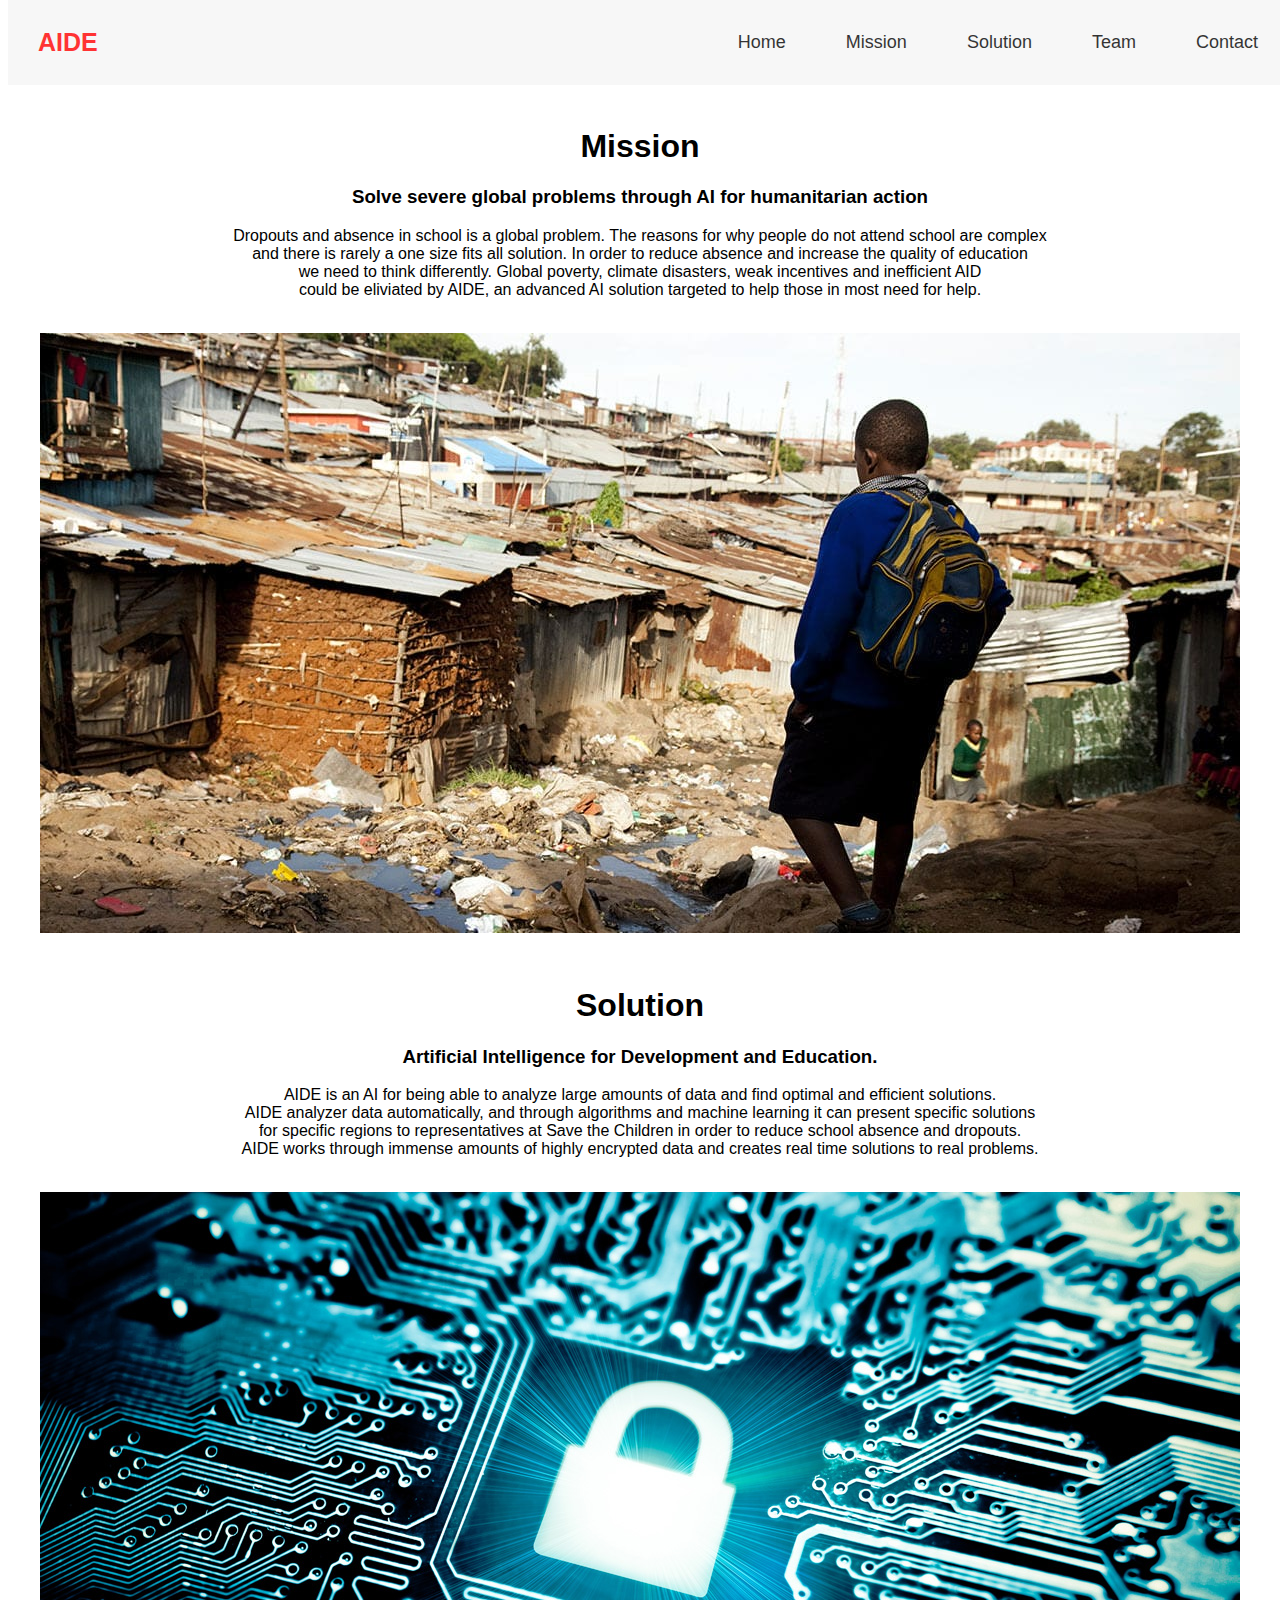
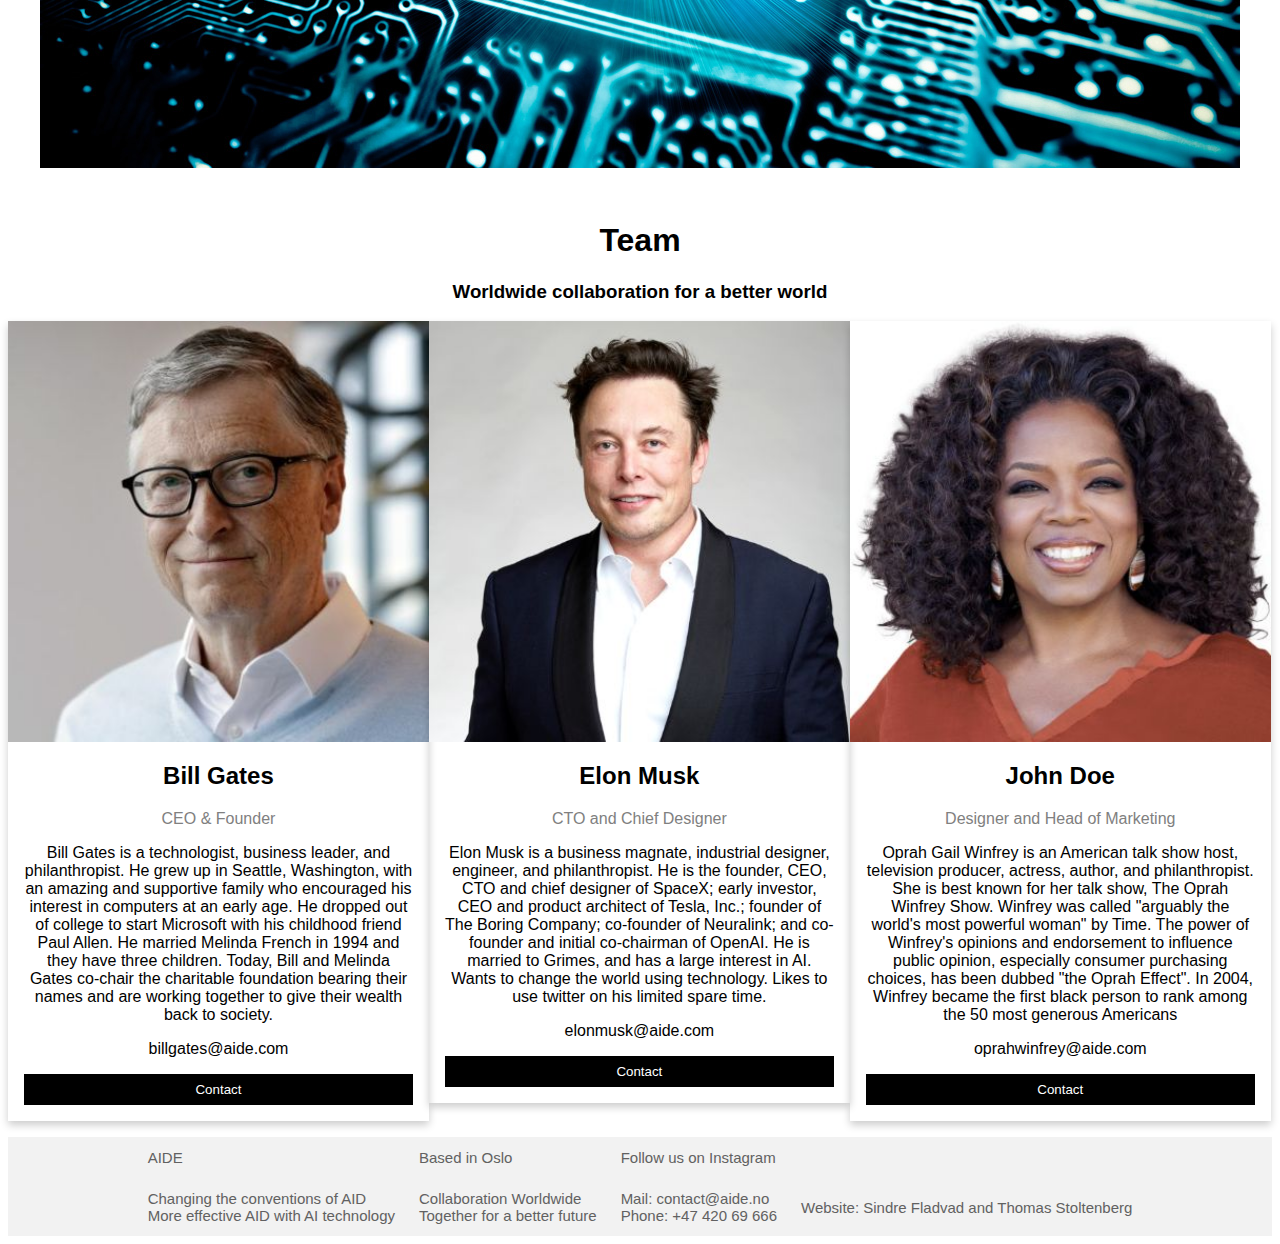
==== index.html @ ead44317 "oppdatering" ====
<html>

    <html>
        <html>
    
            <head>
                <title>AIDE AI for a better future</title>
                <meta charset="utf-8">
                <link rel="stylesheet" href="stylesheet.css">
                <meta name="viewport" content="width=device-width, initial-scale=1.0">
            </head>
            
            <body>
            
            <header>

                    <div class="navbar">
                    <a href="#home" class="logo">AIDE</a>
                    <div class="navbar-right">
                      <a href="#mission1">Home</a>
                      <a href="#mission1">Mission</a>
                      <a href="#solution1">Solution</a>
                      <a href="#team1">Team</a>
                      <a href="#contact">Contact</a>
           
            </div>

            </div>
            
            </header>
            
            
            <main class="main">
            
            <article>
            
            <br>
            <a id="mission1"><h1 style="padding-top: 140px; margin-top: -140px;">Mission</h1></a>
            <h3>Solve severe global problems through AI for humanitarian action</h3>

            <p>
                
                Dropouts and absence in school is a global problem. The reasons for why people do not attend school are complex 
                <br>
                and there is rarely a one size fits all solution. In order to reduce absence and increase the quality of education 
                <br>
                we need to think differently. Global poverty, climate disasters, weak incentives and inefficient AID
                <br> 
                could be eliviated by AIDE, an advanced AI solution targeted to help those in most need for help. 
           

            </p>
            <br>
            <img src="poverty.jpg">
            
            <br>
            <br>
            <br>
            <br>
           
            <a id="solution1"><h1 style="padding-top: 140px; margin-top: -140px;">Solution</h1></a>
            <h3>Artificial Intelligence for Development and Education.</h3>
            <p>
                
                AIDE is an AI for being able to analyze large amounts of data and find optimal and efficient solutions.
                <br>
                AIDE analyzer data automatically, and through algorithms and machine learning it can present specific solutions 
                <br>
                for specific regions to representatives at Save the Children in order to reduce school absence and dropouts. 
                <br> 
                AIDE works through immense amounts of highly encrypted data and creates real time solutions to real problems.
                <br>

            </p>
            <br>
            <img src="lock.jpg">
            
            <br>
            <br>
            <br>
            <br>

            <a id="team1"><h1 style="padding-top: 140px; margin-top: -140px;">Team</h1></a>
            <h3>Worldwide collaboration for a better world</h3>
           
            <div class="row">
                <div class="column">
                  <div class="card">
                    <img src="billgates.jpg" alt="Jane" style="width:100%">
                    <div class="container">
                      <h2>Bill Gates</h2>
                      <p class="title">CEO &amp; Founder</p>
                      <p>Bill Gates is a technologist, business leader, and philanthropist. He grew up in Seattle, Washington, with an amazing and supportive family who encouraged his interest in computers at an early age. He dropped out of college to start Microsoft with his childhood friend Paul Allen. He married Melinda French in 1994 and they have three children. Today, Bill and Melinda Gates co-chair the charitable foundation bearing their names and are working together to give their wealth back to society.</p>
                      <p>billgates@aide.com</p>
                      <p><button class="button">Contact</button></p>
                    </div>
                  </div>
                </div>
              
                <div class="column">
                  <div class="card">
                    <img src="ElonMusk.jpg" alt="Mike" style="width:100%">
                    <div class="container">
                      <h2>Elon Musk</h2>
                      <p class="title">CTO and Chief Designer</p>
                      <p>Elon Musk is a business magnate, industrial designer, engineer, and philanthropist. He is the founder, CEO, CTO and chief designer of SpaceX; early investor, CEO and product architect of Tesla, Inc.; founder of The Boring Company; co-founder of Neuralink; and co-founder and initial co-chairman of OpenAI. He is married to Grimes, and has a large interest in AI. Wants to change the world using technology. Likes to use twitter on his limited spare time.  </p>
                      <p>elonmusk@aide.com</p>
                      <p><button class="button">Contact</button></p>
                    </div>
                  </div>
                </div>
              
                <div class="column">
                  <div class="card">
                    <img src="oprah.jpg" alt="John" style="width:100%">
                    <div class="container">
                      <h2>John Doe</h2>
                      <p class="title">Designer and Head of Marketing</p>
                      <p>Oprah Gail Winfrey is an American talk show host, television producer, actress, author, and philanthropist. She is best known for her talk show, The Oprah Winfrey Show. Winfrey was called "arguably the world's most powerful woman" by Time. The power of Winfrey's opinions and endorsement to influence public opinion, especially consumer purchasing choices, has been dubbed "the Oprah Effect". In 2004, Winfrey became the first black person to rank among the 50 most generous Americans</p>
                      <p>oprahwinfrey@aide.com</p>
                      <p><button class="button">Contact</button></p>
                    </div>
                  </div>
                </div>
              </div>


</body>
</html>

                     
            </article>
    
            </main>
            
            <footer>
                <div class="footer">
            
                <table class="bunnlinja">
                    <tr>
                        <td>AIDE</td>
                        <td>Based in Oslo</td>
                        <td>Follow us on Instagram</td>
                        
                    </tr>
            
                    <tr>
            
                        <td>Changing the conventions of AID
                            <br>
                            More effective AID with AI technology
                        </td>
            
                        <td>
                            Collaboration Worldwide
                            <br>
                            Together for a better future
                            <br>
                        </td>
            
            
            
                    <td>
                        Mail: contact@aide.no
                        <br>
                        Phone: +47 420 69 666
            
                    </td>
            
            
                    <td>
                        Website: Sindre Fladvad and Thomas Stoltenberg
                    </td>
            
                </tr>
            
                </table>
            
            </div>
            
              </footer>
            
            
            
            </body>
            
            
            
            </html>
    
    
    </html>

</html>
---- stylesheet.css ----
/* NAVIGATION BAR */

.navbar {
    overflow: hidden;
    background-color:whitesmoke;
    opacity:80%;
    position: fixed; /* Set the navbar to fixed position */
    top: 0; /* Position the navbar at the top of the page */
    width: 100%; /* Full width */
  }

  /* Links inside the navbar */
  .navbar a {
    float: left;
    display: block;
    color: black;
    text-align: center;
    padding: 30px 30px;
    text-decoration: none;
    font-size: 18px;
    line-height: 25px;
  }

  /* Change background on mouse-over */
  .navbar a:hover {
    background: #ddd;
    color: black;
  }

  /* Style the logo link */
  .navbar a.logo {
    font-size: 25px;
    font-weight: bold;
    font-family: Helvetica, Arial, sans-serif;
    color:red;
  }

  /* Float the link section to the right */
  .navbar-right {
    float: right;
  }

  /* Add media queries for responsiveness - when the screen is 500px wide or less, stack the links on top of each other */
  @media screen and (max-width: 650px) {
    .navbar a {
      float: left;
      font-size: 14px;
      
      text-align: left;
    }
    .navbar-right {
      float: none;
    }

    .navbar a.logo {
        font-size: 18px;
        font-weight: bold;
        font-family: Helvetica, Arial, sans-serif;
        color:red;
      }

  }

    /* Main content */
    .main {
      margin-top: 110px; /* Add a top margin to avoid content overlay */
    }

    body {text-align:center;
      font-family: "Trebuchet MS", Arial, Helvetica, sans-serif;

  }

  img {
    max-width: 100%;
    height: auto;
  }

    .column {
        float: left;
        width: 33.3%;
        margin-bottom: 16px;
        padding: 0 0px;
      }
      
      /* Display the columns below each other instead of side by side on small screens */
      @media screen and (max-width: 650px) {
        .column {
          width: 100%;
          display: block;
        }
      }
      
      /* Add some shadows to create a card effect */
      .card {
        box-shadow: 0 4px 8px 0 rgba(0, 0, 0, 0.2);
      }
      
      /* Some left and right padding inside the container */
      .container {
        padding: 0 16px;
      }
      
      /* Clear floats */
      .container::after, .row::after {
        content: "";
        clear: both;
        display: table;
      }
      
      .title {
        color: grey;
      }
      
      .button {
        border: none;
        outline: 0;
        display: inline-block;
        padding: 8px;
        color: white;
        background-color: #000;
        text-align: center;
        cursor: pointer;
        width: 100%;
      }
      
      .button:hover {
        background-color: #555;
      }



    .footer{
      font-family: "Trebuchet MS", Arial, Helvetica, sans-serif;
      border-collapse: collapse;
      width: 100%;
      background-color:#F2F2F2;
      margin: 0;
      padding: 0;
    }


    .footer th {
      padding-top: 12px;
      padding-bottom: 12px;
      padding-left: 0px;
      text-align: left;
      background-color: white;
      color:#616161;
    }

    .footer tr{
      padding: 20px;
      color:#616161;
    }

    .footer td{
      padding: 12px;
      color:#616161;
    }

    .bunnlinja {

      font-family: "Trebuchet MS", Arial, Helvetica, sans-serif;
      border-collapse: collapse;
      width: auto;
      margin-left:auto;
      margin-right:auto;
      font-size: 15px;
      color: #F2F2F2;
  
    }
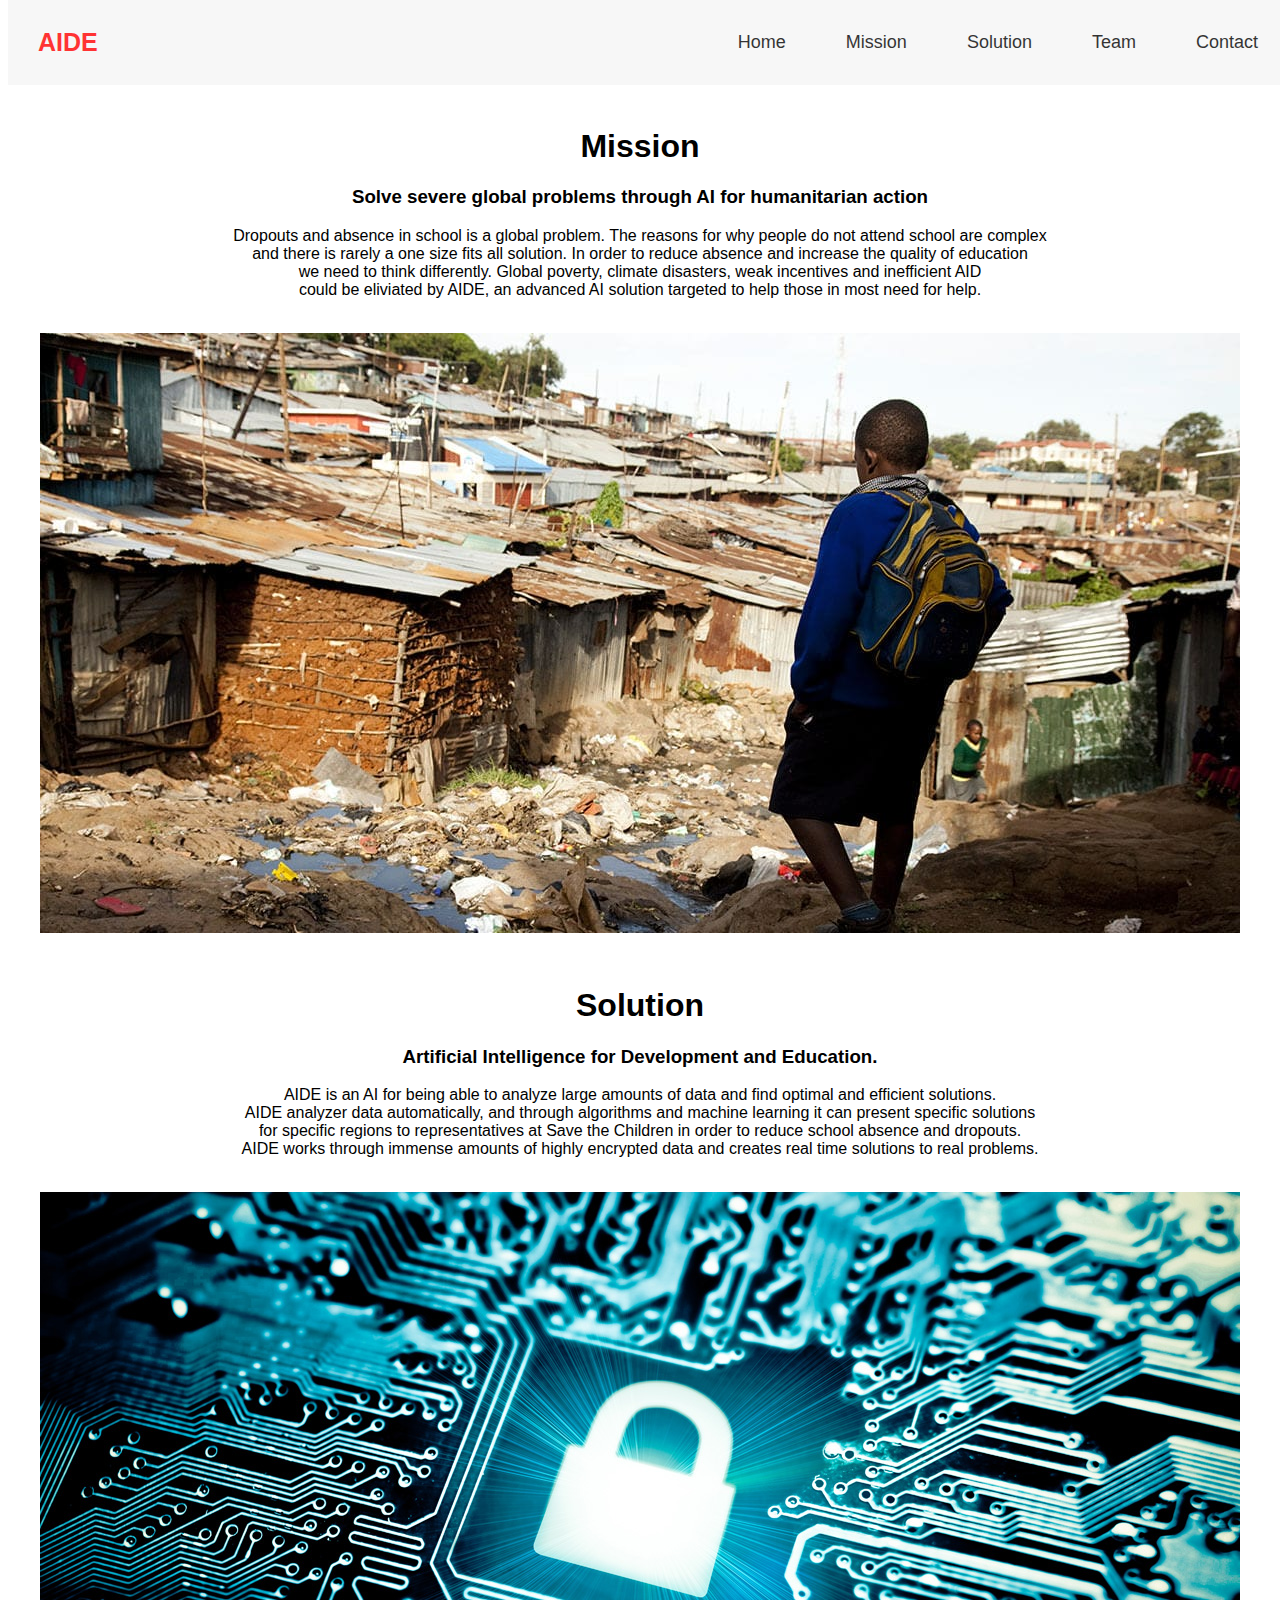
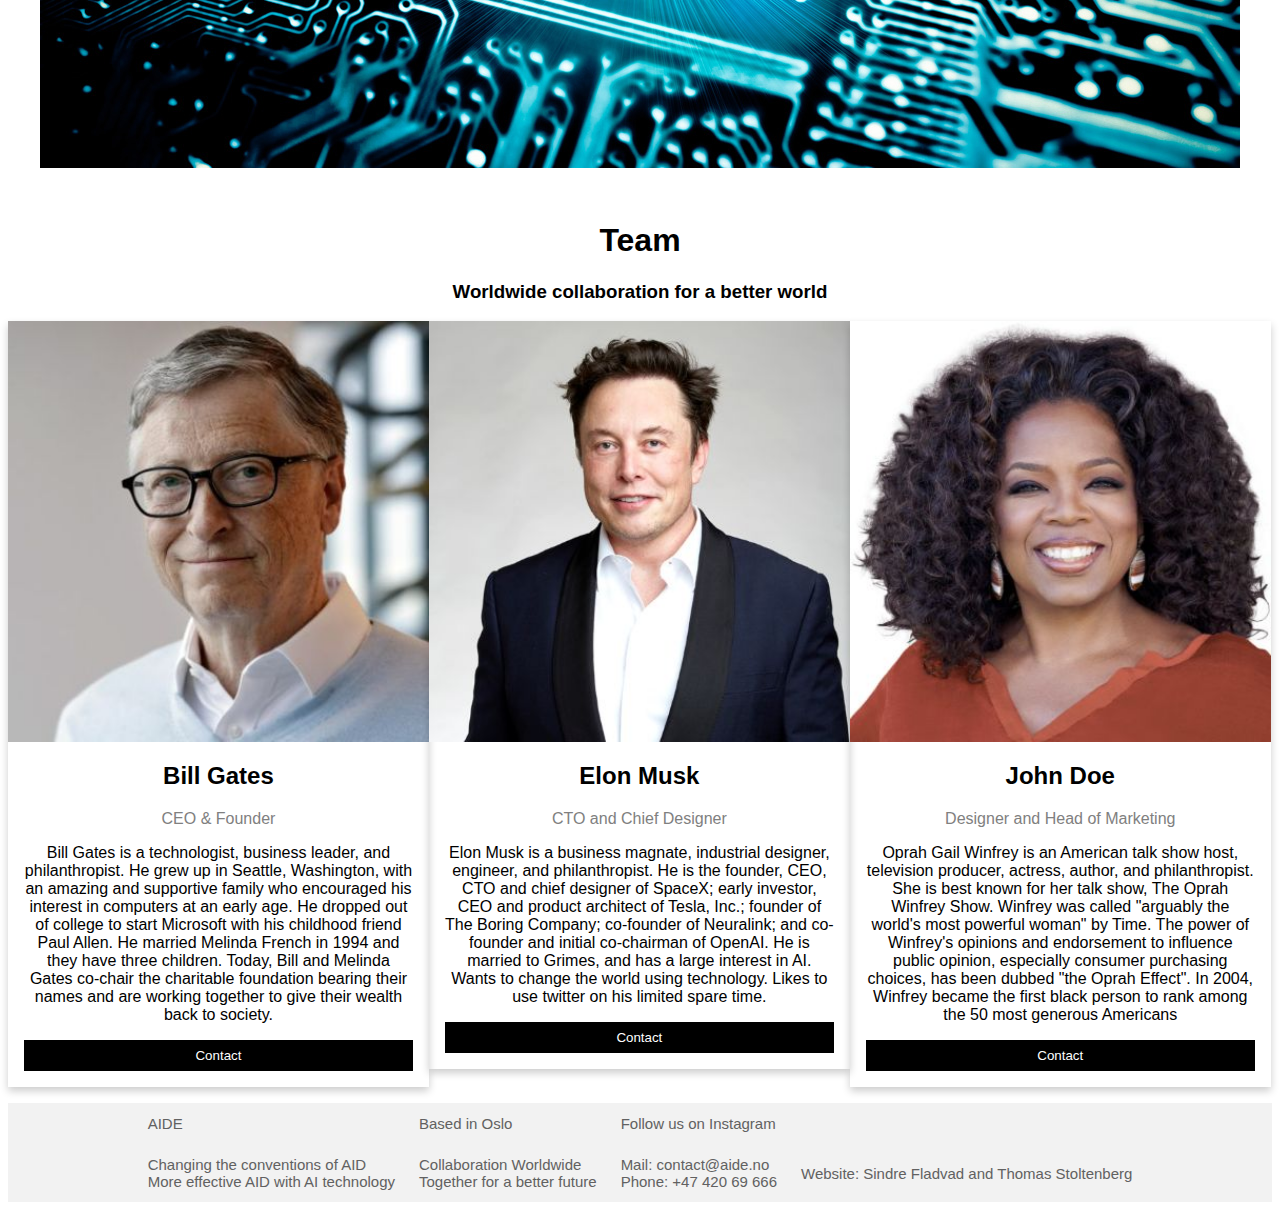
==== commit 935e39bd: "heloo" ====
--- a/index.html
+++ b/index.html
@@ -15,13 +15,13 @@
             <header>
 
                     <div class="navbar">
-                    <a href="#home" class="logo">AIDE</a>
+                    <a href="#mission1" class="logo">AIDE</a>
                     <div class="navbar-right">
                       <a href="#mission1">Home</a>
                       <a href="#mission1">Mission</a>
                       <a href="#solution1">Solution</a>
                       <a href="#team1">Team</a>
-                      <a href="#contact">Contact</a>
+                      <a href="contact.html">Contact</a>
            
             </div>
 
@@ -91,8 +91,8 @@
                       <h2>Bill Gates</h2>
                       <p class="title">CEO &amp; Founder</p>
                       <p>Bill Gates is a technologist, business leader, and philanthropist. He grew up in Seattle, Washington, with an amazing and supportive family who encouraged his interest in computers at an early age. He dropped out of college to start Microsoft with his childhood friend Paul Allen. He married Melinda French in 1994 and they have three children. Today, Bill and Melinda Gates co-chair the charitable foundation bearing their names and are working together to give their wealth back to society.</p>
-                      <p>billgates@aide.com</p>
-                      <p><button class="button">Contact</button></p>
+                   
+                      <p><button class="button"><a class="contacttext" href="contact.html">Contact</a></button></p>
                     </div>
                   </div>
                 </div>
@@ -104,8 +104,8 @@
                       <h2>Elon Musk</h2>
                       <p class="title">CTO and Chief Designer</p>
                       <p>Elon Musk is a business magnate, industrial designer, engineer, and philanthropist. He is the founder, CEO, CTO and chief designer of SpaceX; early investor, CEO and product architect of Tesla, Inc.; founder of The Boring Company; co-founder of Neuralink; and co-founder and initial co-chairman of OpenAI. He is married to Grimes, and has a large interest in AI. Wants to change the world using technology. Likes to use twitter on his limited spare time.  </p>
-                      <p>elonmusk@aide.com</p>
-                      <p><button class="button">Contact</button></p>
+                    
+                      <p><button class="button"><a class="contacttext" href="contact.html">Contact</a></button></p>
                     </div>
                   </div>
                 </div>
@@ -117,8 +117,8 @@
                       <h2>John Doe</h2>
                       <p class="title">Designer and Head of Marketing</p>
                       <p>Oprah Gail Winfrey is an American talk show host, television producer, actress, author, and philanthropist. She is best known for her talk show, The Oprah Winfrey Show. Winfrey was called "arguably the world's most powerful woman" by Time. The power of Winfrey's opinions and endorsement to influence public opinion, especially consumer purchasing choices, has been dubbed "the Oprah Effect". In 2004, Winfrey became the first black person to rank among the 50 most generous Americans</p>
-                      <p>oprahwinfrey@aide.com</p>
-                      <p><button class="button">Contact</button></p>
+                    
+                      <p><button class="button"><a class="contacttext" href="contact.html">Contact</a></button></p>
                     </div>
                   </div>
                 </div>
--- a/stylesheet.css
+++ b/stylesheet.css
@@ -45,7 +45,7 @@
     .navbar a {
       float: left;
       font-size: 14px;
-      
+      padding: 10px 10px;
       text-align: left;
     }
     .navbar-right {
@@ -128,6 +128,13 @@
         background-color: #555;
       }
 
+      .contacttext{
+        text-decoration:none; 
+        color:white;
+      }
+      
+
+
 
 
     .footer{
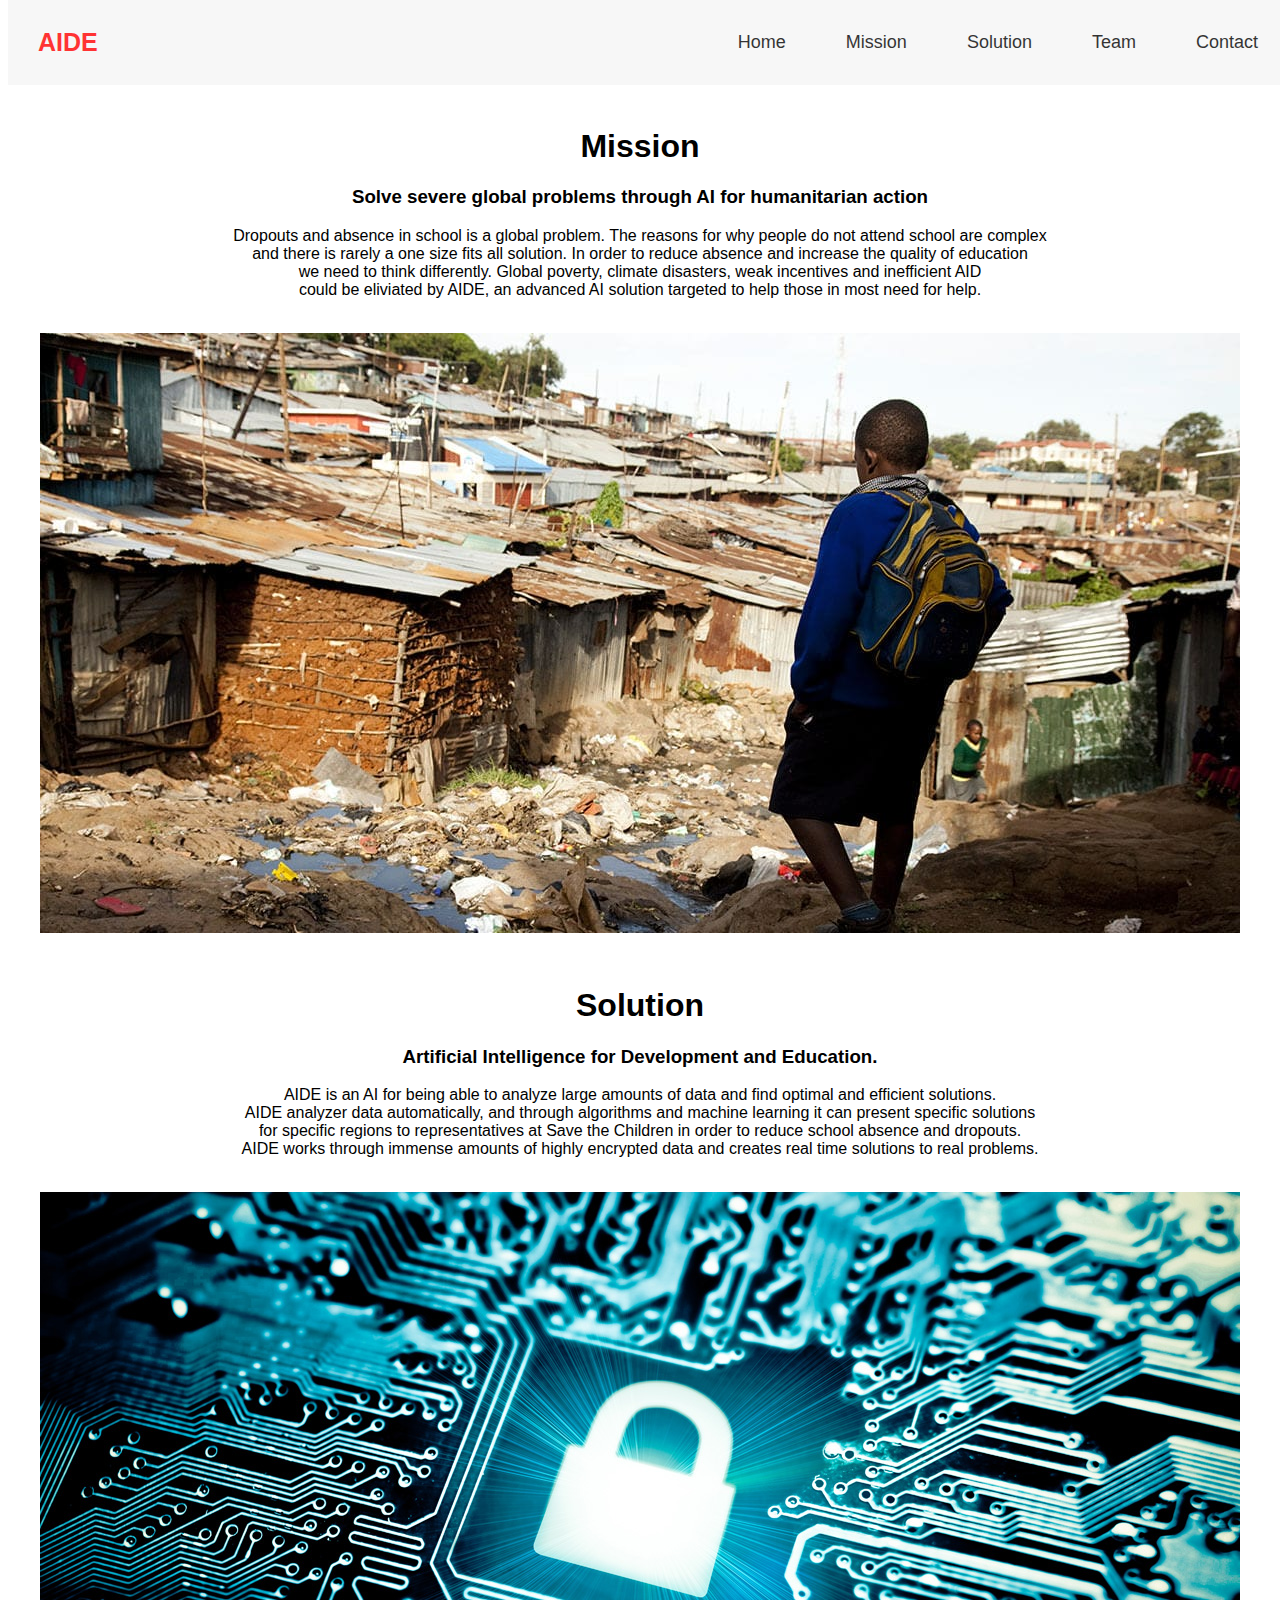
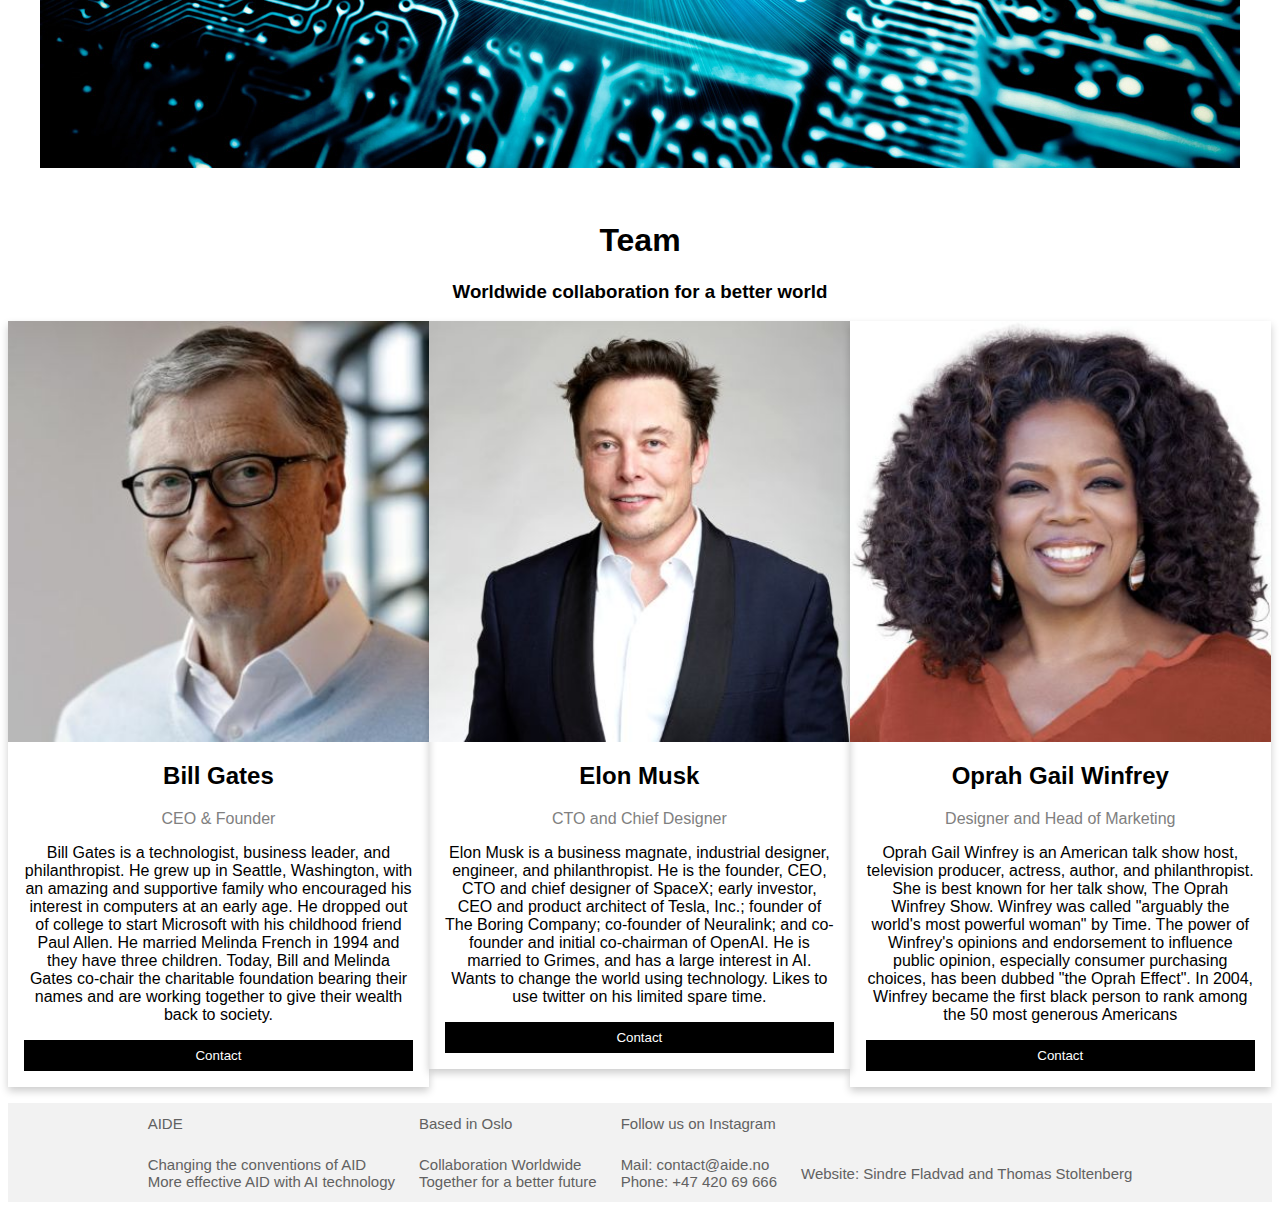
==== commit 8e688a03: "fiks" ====
--- a/index.html
+++ b/index.html
@@ -114,7 +114,7 @@
                   <div class="card">
                     <img src="oprah.jpg" alt="John" style="width:100%">
                     <div class="container">
-                      <h2>John Doe</h2>
+                      <h2>Oprah Gail Winfrey</h2>
                       <p class="title">Designer and Head of Marketing</p>
                       <p>Oprah Gail Winfrey is an American talk show host, television producer, actress, author, and philanthropist. She is best known for her talk show, The Oprah Winfrey Show. Winfrey was called "arguably the world's most powerful woman" by Time. The power of Winfrey's opinions and endorsement to influence public opinion, especially consumer purchasing choices, has been dubbed "the Oprah Effect". In 2004, Winfrey became the first black person to rank among the 50 most generous Americans</p>
                     
--- a/stylesheet.css
+++ b/stylesheet.css
@@ -40,11 +40,11 @@
     float: right;
   }
 
-  /* Add media queries for responsiveness - when the screen is 500px wide or less, stack the links on top of each other */
+  /* Add media queries for responsiveness - when the screen is 650px wide or less, stack the links on top of each other */
   @media screen and (max-width: 650px) {
     .navbar a {
       float: left;
-      font-size: 14px;
+      font-size: 12px;
       padding: 10px 10px;
       text-align: left;
     }
@@ -53,7 +53,7 @@
     }
 
     .navbar a.logo {
-        font-size: 18px;
+        font-size: 14px;
         font-weight: bold;
         font-family: Helvetica, Arial, sans-serif;
         color:red;
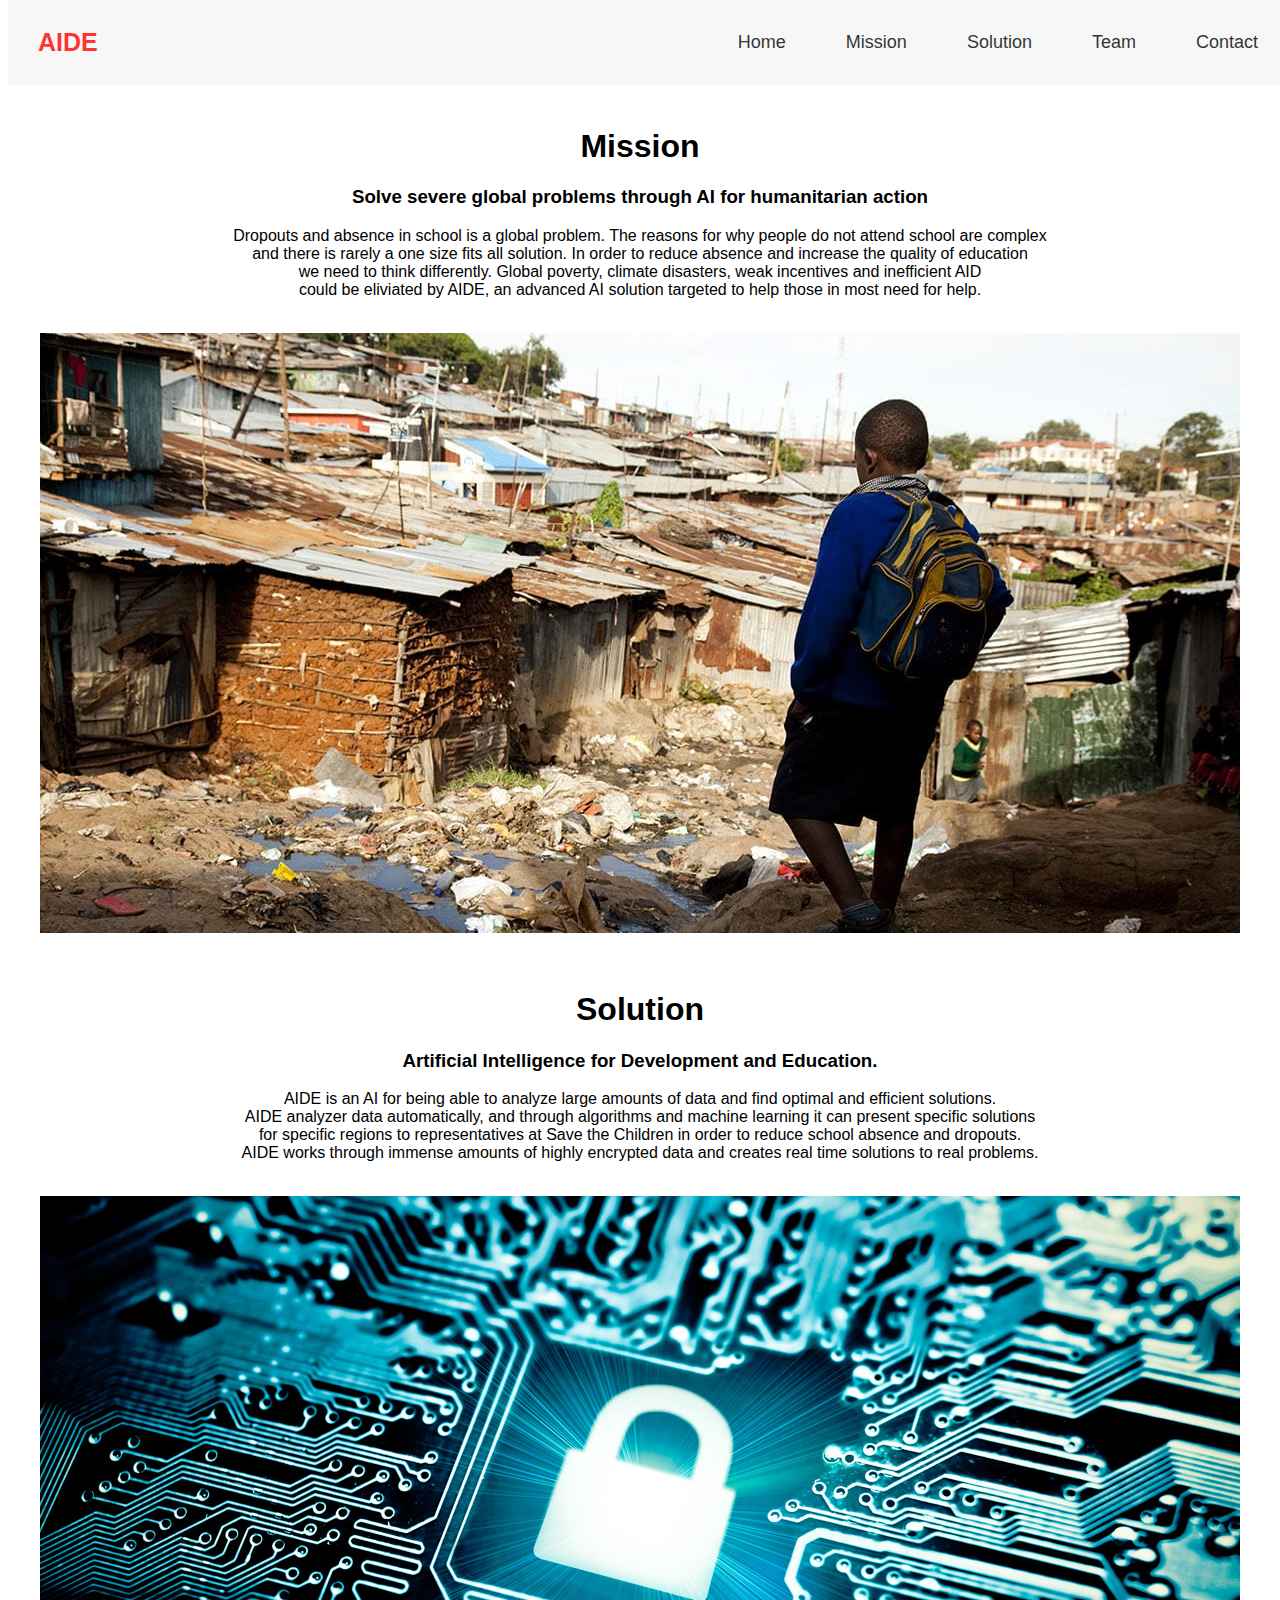
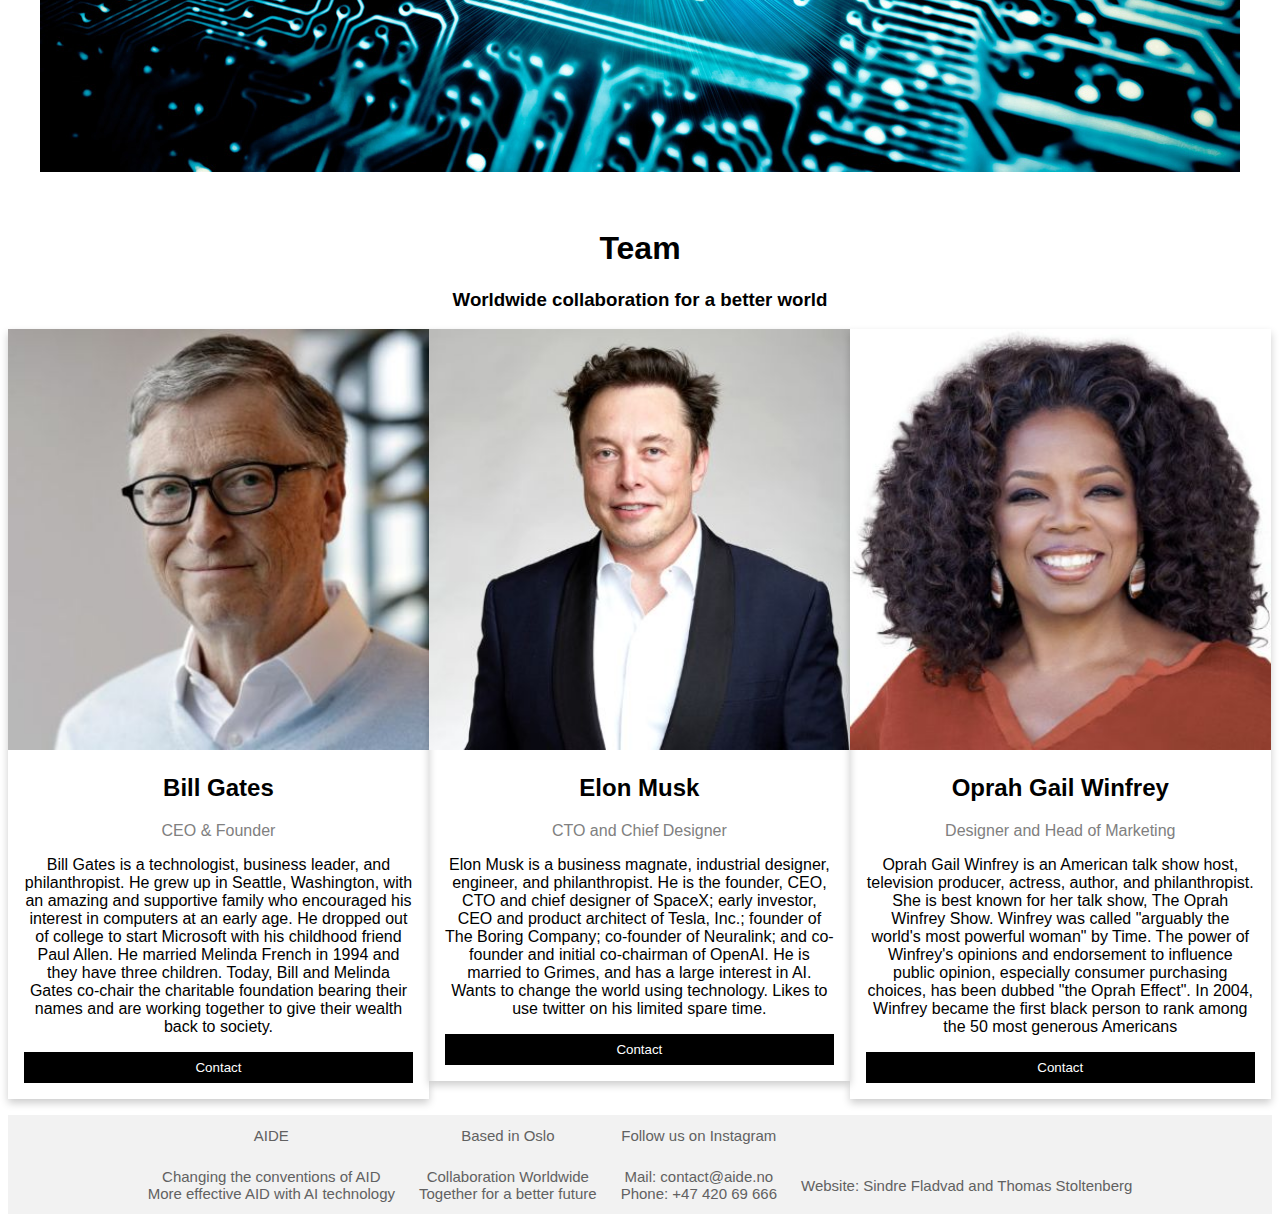
==== commit 197fe896: "asd" ====
--- a/index.html
+++ b/index.html
@@ -1,80 +1,73 @@
-<html>
+<!DOCTYPE html>
+<html lang="en">
 
-    <html>
-        <html>
-    
-            <head>
-                <title>AIDE AI for a better future</title>
-                <meta charset="utf-8">
-                <link rel="stylesheet" href="stylesheet.css">
-                <meta name="viewport" content="width=device-width, initial-scale=1.0">
-            </head>
-            
-            <body>
-            
-            <header>
+  <head>
+    <title>AIDE AI for a better future</title>
+    <meta charset="utf-8">
+    <link rel="stylesheet" href="stylesheet.css">
+    <meta name="viewport" content="width=device-width, initial-scale=1.0">
+  </head>
 
-                    <div class="navbar">
-                    <a href="#mission1" class="logo">AIDE</a>
-                    <div class="navbar-right">
-                      <a href="#mission1">Home</a>
-                      <a href="#mission1">Mission</a>
-                      <a href="#solution1">Solution</a>
-                      <a href="#team1">Team</a>
-                      <a href="contact.html">Contact</a>
-           
-            </div>
+  <body>
 
-            </div>
-            
-            </header>
-            
-            
+    <header>
+      <div class="navbar">
+        <a href="#mission1" class="logo">AIDE</a>
+          <div class="navbar-right">
+            <a href="#mission1">Home</a>
+            <a href="#mission1">Mission</a>
+            <a href="#solution1">Solution</a>
+            <a href="#team1">Team</a>
+            <a href="contact.html">Contact</a>
+          </div>
+      </div>
+    </header>
+
             <main class="main">
-            
+
             <article>
-            
+
             <br>
             <a id="mission1"><h1 style="padding-top: 140px; margin-top: -140px;">Mission</h1></a>
             <h3>Solve severe global problems through AI for humanitarian action</h3>
 
             <p>
-                
-                Dropouts and absence in school is a global problem. The reasons for why people do not attend school are complex 
+
+                Dropouts and absence in school is a global problem. The reasons for why people do not attend school are complex
                 <br>
-                and there is rarely a one size fits all solution. In order to reduce absence and increase the quality of education 
+                and there is rarely a one size fits all solution. In order to reduce absence and increase the quality of education
                 <br>
                 we need to think differently. Global poverty, climate disasters, weak incentives and inefficient AID
-                <br> 
-                could be eliviated by AIDE, an advanced AI solution targeted to help those in most need for help. 
-           
+                <br>
+                could be eliviated by AIDE, an advanced AI solution targeted to help those in most need for help.
+
 
             </p>
             <br>
             <img src="poverty.jpg">
-            
+
             <br>
             <br>
             <br>
             <br>
-           
+
             <a id="solution1"><h1 style="padding-top: 140px; margin-top: -140px;">Solution</h1></a>
             <h3>Artificial Intelligence for Development and Education.</h3>
             <p>
-                
+
                 AIDE is an AI for being able to analyze large amounts of data and find optimal and efficient solutions.
                 <br>
-                AIDE analyzer data automatically, and through algorithms and machine learning it can present specific solutions 
+                AIDE analyzer data automatically, and through algorithms and machine learning it can present specific solutions
                 <br>
-                for specific regions to representatives at Save the Children in order to reduce school absence and dropouts. 
-                <br> 
+                for specific regions to representatives at Save the Children in order to reduce school absence and dropouts.
+                <br>
                 AIDE works through immense amounts of highly encrypted data and creates real time solutions to real problems.
                 <br>
 
             </p>
             <br>
             <img src="lock.jpg">
-            
+
             <br>
             <br>
             <br>
@@ -82,7 +75,7 @@
 
             <a id="team1"><h1 style="padding-top: 140px; margin-top: -140px;">Team</h1></a>
             <h3>Worldwide collaboration for a better world</h3>
-           
+
             <div class="row">
                 <div class="column">
                   <div class="card">
@@ -91,12 +84,12 @@
                       <h2>Bill Gates</h2>
                       <p class="title">CEO &amp; Founder</p>
                       <p>Bill Gates is a technologist, business leader, and philanthropist. He grew up in Seattle, Washington, with an amazing and supportive family who encouraged his interest in computers at an early age. He dropped out of college to start Microsoft with his childhood friend Paul Allen. He married Melinda French in 1994 and they have three children. Today, Bill and Melinda Gates co-chair the charitable foundation bearing their names and are working together to give their wealth back to society.</p>
-                   
+
                       <p><button class="button"><a class="contacttext" href="contact.html">Contact</a></button></p>
                     </div>
                   </div>
                 </div>
-              
+
                 <div class="column">
                   <div class="card">
                     <img src="ElonMusk.jpg" alt="Mike" style="width:100%">
@@ -104,12 +97,12 @@
                       <h2>Elon Musk</h2>
                       <p class="title">CTO and Chief Designer</p>
                       <p>Elon Musk is a business magnate, industrial designer, engineer, and philanthropist. He is the founder, CEO, CTO and chief designer of SpaceX; early investor, CEO and product architect of Tesla, Inc.; founder of The Boring Company; co-founder of Neuralink; and co-founder and initial co-chairman of OpenAI. He is married to Grimes, and has a large interest in AI. Wants to change the world using technology. Likes to use twitter on his limited spare time.  </p>
-                    
+
                       <p><button class="button"><a class="contacttext" href="contact.html">Contact</a></button></p>
                     </div>
                   </div>
                 </div>
-              
+
                 <div class="column">
                   <div class="card">
                     <img src="oprah.jpg" alt="John" style="width:100%">
@@ -117,7 +110,7 @@
                       <h2>Oprah Gail Winfrey</h2>
                       <p class="title">Designer and Head of Marketing</p>
                       <p>Oprah Gail Winfrey is an American talk show host, television producer, actress, author, and philanthropist. She is best known for her talk show, The Oprah Winfrey Show. Winfrey was called "arguably the world's most powerful woman" by Time. The power of Winfrey's opinions and endorsement to influence public opinion, especially consumer purchasing choices, has been dubbed "the Oprah Effect". In 2004, Winfrey became the first black person to rank among the 50 most generous Americans</p>
-                    
+
                       <p><button class="button"><a class="contacttext" href="contact.html">Contact</a></button></p>
                     </div>
                   </div>
@@ -128,67 +121,62 @@
 </body>
 </html>
 
-                     
+
             </article>
-    
+
             </main>
-            
+
             <footer>
                 <div class="footer">
-            
+
                 <table class="bunnlinja">
                     <tr>
                         <td>AIDE</td>
                         <td>Based in Oslo</td>
                         <td>Follow us on Instagram</td>
-                        
+
                     </tr>
-            
+
                     <tr>
-            
+
                         <td>Changing the conventions of AID
                             <br>
                             More effective AID with AI technology
                         </td>
-            
+
                         <td>
                             Collaboration Worldwide
                             <br>
                             Together for a better future
                             <br>
                         </td>
-            
-            
-            
+
+
+
                     <td>
                         Mail: contact@aide.no
                         <br>
                         Phone: +47 420 69 666
-            
+
                     </td>
-            
-            
+
+
                     <td>
                         Website: Sindre Fladvad and Thomas Stoltenberg
                     </td>
-            
+
                 </tr>
-            
+
                 </table>
-            
+
             </div>
-            
+
               </footer>
-            
-            
-            
+
+
+
             </body>
-            
-            
-            
+
+
+
             </html>
-    
-    
-    </html>
-
-</html>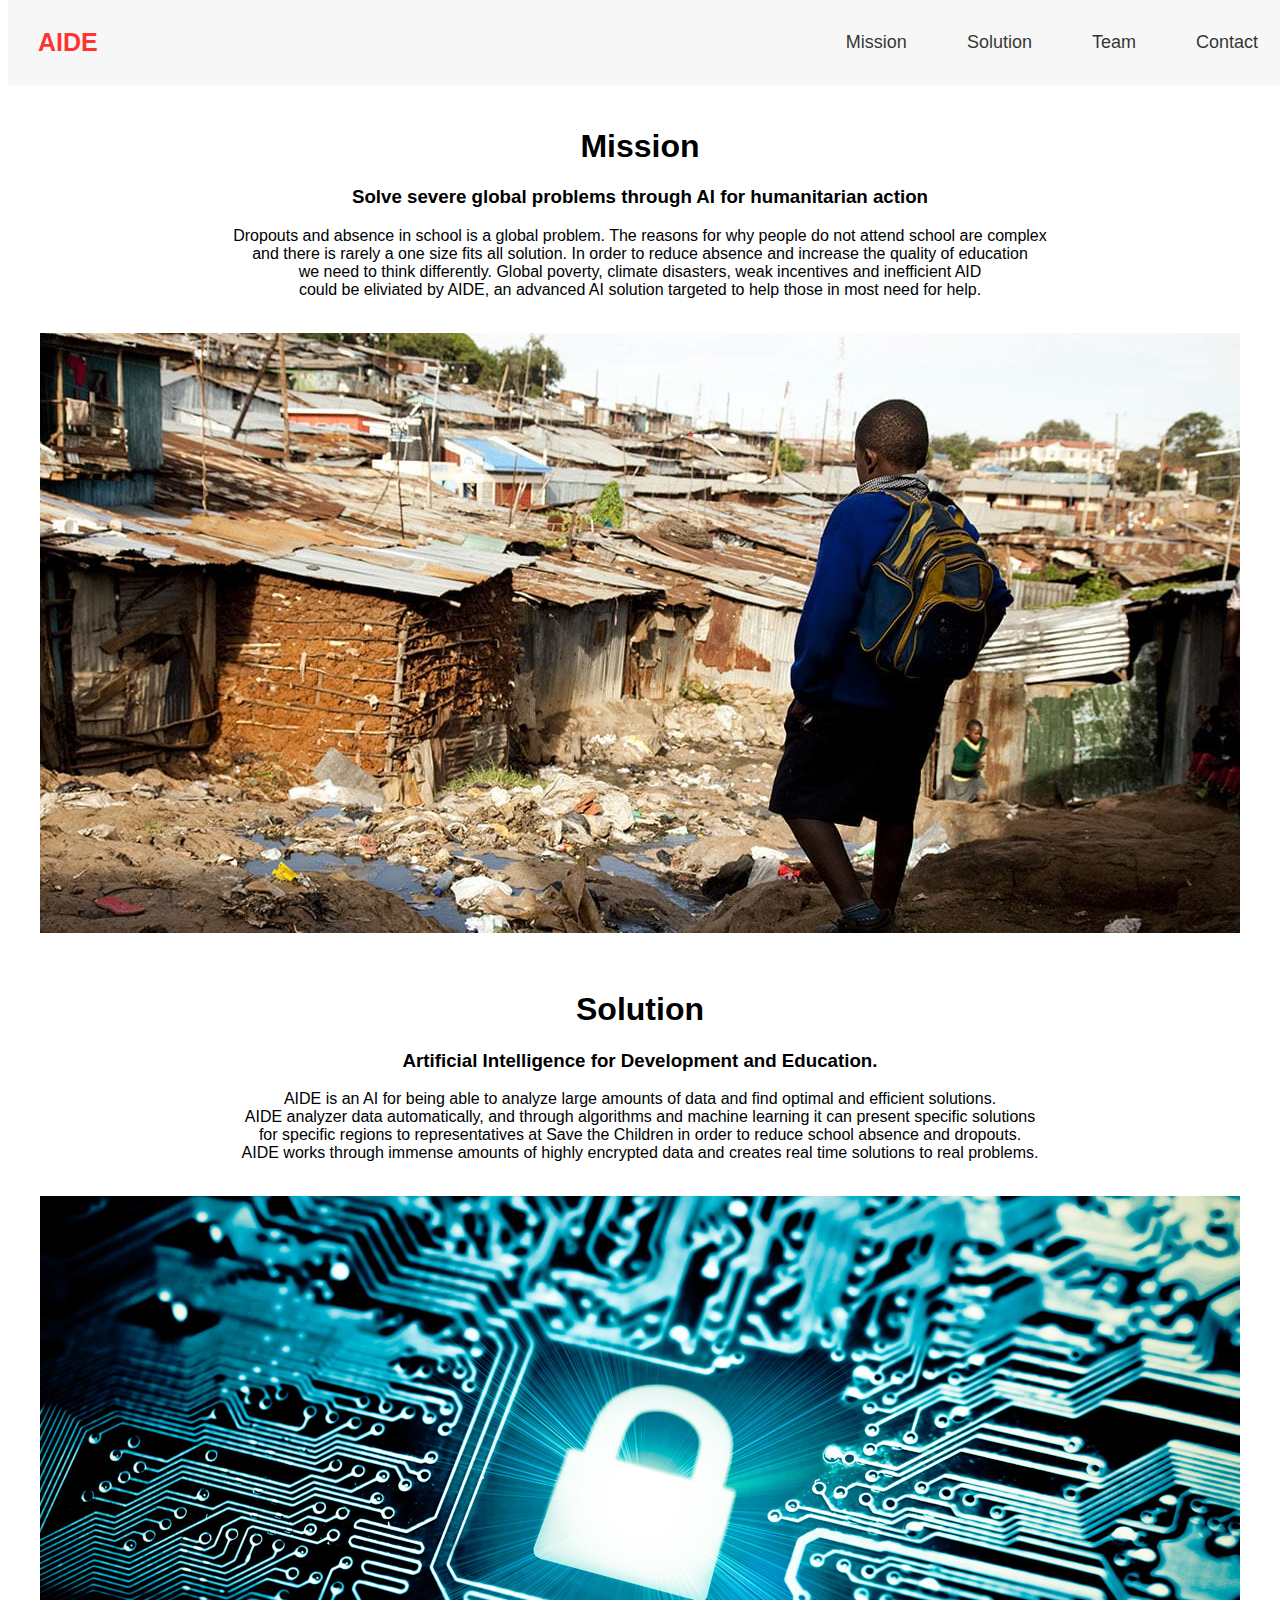
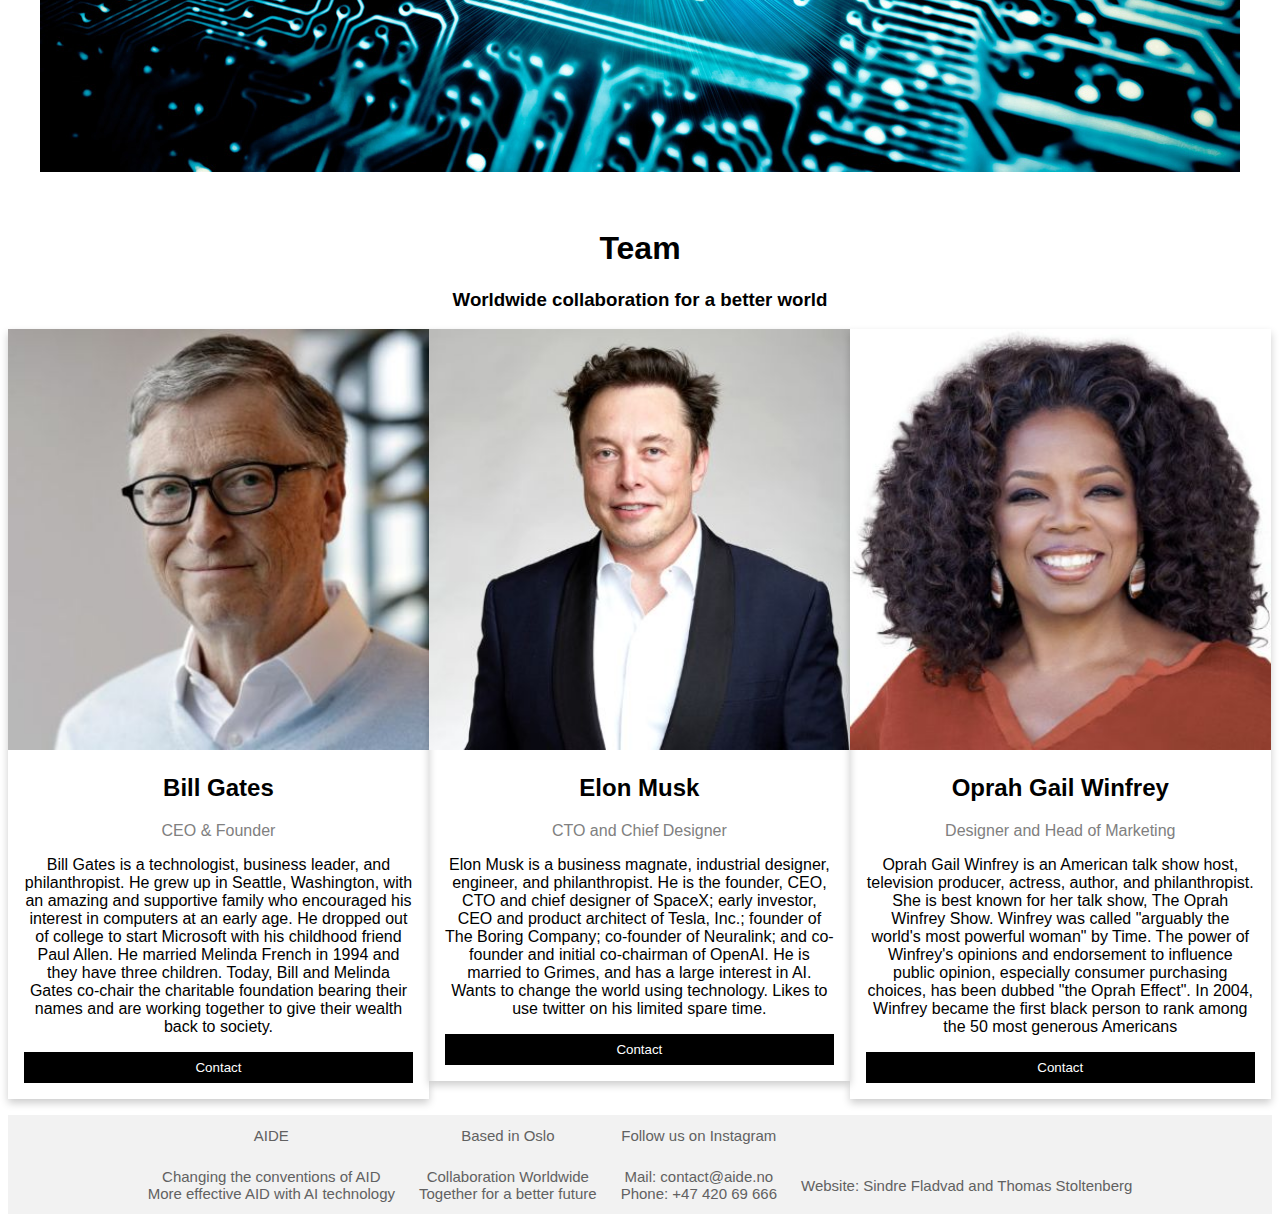
==== commit cb7a2595: "asd" ====
--- a/index.html
+++ b/index.html
@@ -12,12 +12,11 @@
 
     <header>
       <div class="navbar">
-        <a href="#mission1" class="logo">AIDE</a>
+        <a href="#mission" class="logo">AIDE</a>
           <div class="navbar-right">
-            <a href="#mission1">Home</a>
-            <a href="#mission1">Mission</a>
-            <a href="#solution1">Solution</a>
-            <a href="#team1">Team</a>
+            <a href="#mission">Mission</a>
+            <a href="#solution">Solution</a>
+            <a href="#team">Team</a>
             <a href="contact.html">Contact</a>
           </div>
       </div>
@@ -28,7 +27,7 @@
             <article>
 
             <br>
-            <a id="mission1"><h1 style="padding-top: 140px; margin-top: -140px;">Mission</h1></a>
+            <a id="mission"><h1 style="padding-top: 140px; margin-top: -140px;">Mission</h1></a>
             <h3>Solve severe global problems through AI for humanitarian action</h3>
 
             <p>
@@ -51,7 +50,7 @@
             <br>
             <br>
 
-            <a id="solution1"><h1 style="padding-top: 140px; margin-top: -140px;">Solution</h1></a>
+            <a id="solution"><h1 style="padding-top: 140px; margin-top: -140px;">Solution</h1></a>
             <h3>Artificial Intelligence for Development and Education.</h3>
             <p>
 
@@ -73,7 +72,7 @@
             <br>
             <br>
 
-            <a id="team1"><h1 style="padding-top: 140px; margin-top: -140px;">Team</h1></a>
+            <a id="team"><h1 style="padding-top: 140px; margin-top: -140px;">Team</h1></a>
             <h3>Worldwide collaboration for a better world</h3>
 
             <div class="row">
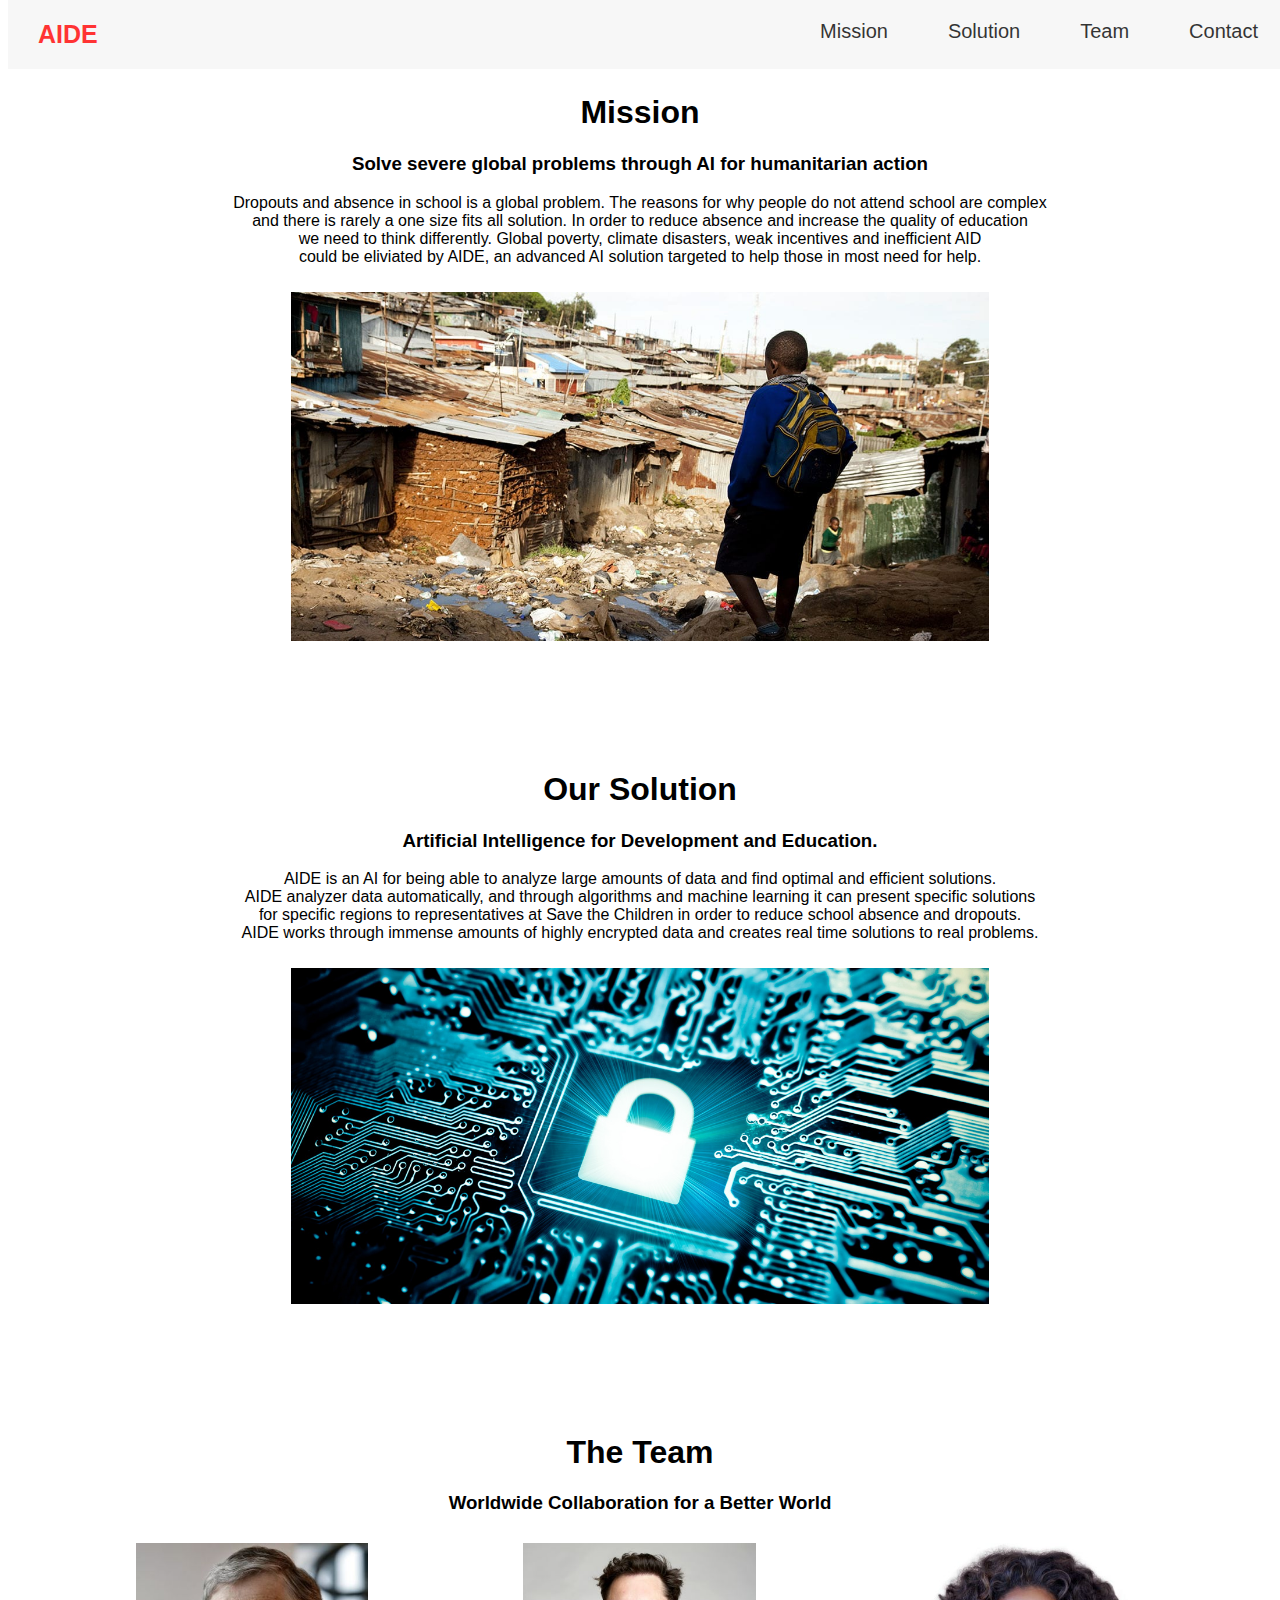
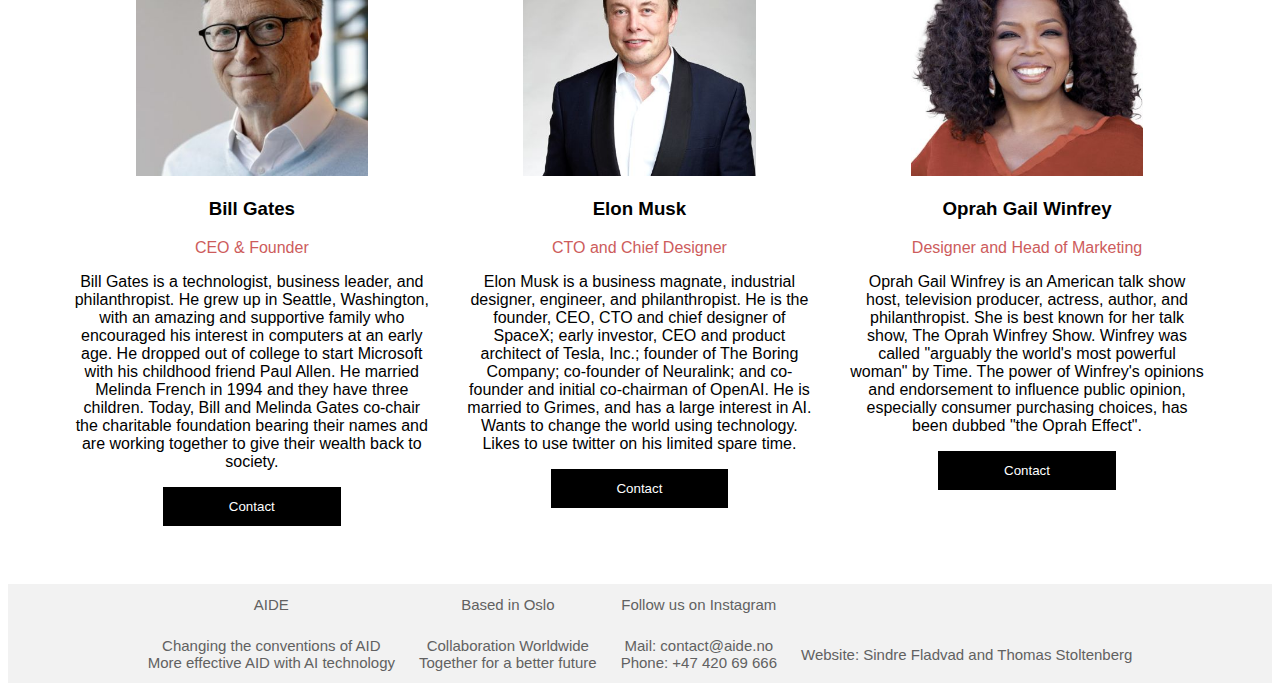
==== commit 89a5087e: "update" ====
--- a/index.html
+++ b/index.html
@@ -3,9 +3,8 @@
 
   <head>
     <title>AIDE AI for a better future</title>
-    <meta charset="utf-8">
-    <link rel="stylesheet" href="stylesheet.css">
-    <meta name="viewport" content="width=device-width, initial-scale=1.0">
+    <meta charset="utf-8" name="viewport" content="width=device-width, initial-scale=1.0">
+    <link rel="stylesheet" href="css/stylesheet.css">
   </head>
 
   <body>
@@ -13,169 +12,130 @@
     <header>
       <div class="navbar">
         <a href="#mission" class="logo">AIDE</a>
-          <div class="navbar-right">
+          <div>
+            <a href="contact.html">Contact</a>
+            <a href="#team">Team</a>
+            <a href="#solution">Solution</a>
             <a href="#mission">Mission</a>
-            <a href="#solution">Solution</a>
-            <a href="#team">Team</a>
-            <a href="contact.html">Contact</a>
           </div>
       </div>
     </header>
 
-            <main class="main">
+    <main>
+      <div id="mission" class="contentbox">
+        <h1>Mission</h1>
+        <h3>Solve severe global problems through AI for humanitarian action</h3>
+        <p>Dropouts and absence in school is a global problem. The reasons for why people do not attend school are complex<br>
+          and there is rarely a one size fits all solution. In order to reduce absence and increase the quality of education<br>
+          we need to think differently. Global poverty, climate disasters, weak incentives and inefficient AID<br>
+          could be eliviated by AIDE, an advanced AI solution targeted to help those in most need for help.
+        </p>
+        <img src="images/poverty.jpg">
+      </div>
 
-            <article>
+      <div id="solution" class="contentbox">
+        <h1>Our Solution</h1>
+        <h3>Artificial Intelligence for Development and Education.</h3>
+        <p>AIDE is an AI for being able to analyze large amounts of data and find optimal and efficient solutions.<br>
+          AIDE analyzer data automatically, and through algorithms and machine learning it can present specific solutions<br>
+          for specific regions to representatives at Save the Children in order to reduce school absence and dropouts.<br>
+          AIDE works through immense amounts of highly encrypted data and creates real time solutions to real problems.<br>
+        </p>
+        <img src="images/lock.jpg">
+      </div>
 
-            <br>
-            <a id="mission"><h1 style="padding-top: 140px; margin-top: -140px;">Mission</h1></a>
-            <h3>Solve severe global problems through AI for humanitarian action</h3>
-
-            <p>
-
-                Dropouts and absence in school is a global problem. The reasons for why people do not attend school are complex
-                <br>
-                and there is rarely a one size fits all solution. In order to reduce absence and increase the quality of education
-                <br>
-                we need to think differently. Global poverty, climate disasters, weak incentives and inefficient AID
-                <br>
-                could be eliviated by AIDE, an advanced AI solution targeted to help those in most need for help.
-
-
-            </p>
-            <br>
-            <img src="poverty.jpg">
-
-            <br>
-            <br>
-            <br>
-            <br>
-
-            <a id="solution"><h1 style="padding-top: 140px; margin-top: -140px;">Solution</h1></a>
-            <h3>Artificial Intelligence for Development and Education.</h3>
-            <p>
-
-                AIDE is an AI for being able to analyze large amounts of data and find optimal and efficient solutions.
-                <br>
-                AIDE analyzer data automatically, and through algorithms and machine learning it can present specific solutions
-                <br>
-                for specific regions to representatives at Save the Children in order to reduce school absence and dropouts.
-                <br>
-                AIDE works through immense amounts of highly encrypted data and creates real time solutions to real problems.
-                <br>
-
-            </p>
-            <br>
-            <img src="lock.jpg">
-
-            <br>
-            <br>
-            <br>
-            <br>
-
-            <a id="team"><h1 style="padding-top: 140px; margin-top: -140px;">Team</h1></a>
-            <h3>Worldwide collaboration for a better world</h3>
+      <div id="team" class="contentbox">
+        <h1>The Team</h1>
+        <h3>Worldwide Collaboration for a Better World</h3>
 
             <div class="row">
-                <div class="column">
-                  <div class="card">
-                    <img src="billgates.jpg" alt="Jane" style="width:100%">
+              <div class="column">
+                <div class="card">
+                  <img src="images/billgates.jpg" alt="Picture of Bill Gates">
                     <div class="container">
-                      <h2>Bill Gates</h2>
+                      <h3>Bill Gates</h3>
                       <p class="title">CEO &amp; Founder</p>
-                      <p>Bill Gates is a technologist, business leader, and philanthropist. He grew up in Seattle, Washington, with an amazing and supportive family who encouraged his interest in computers at an early age. He dropped out of college to start Microsoft with his childhood friend Paul Allen. He married Melinda French in 1994 and they have three children. Today, Bill and Melinda Gates co-chair the charitable foundation bearing their names and are working together to give their wealth back to society.</p>
-
+                      <p>
+                        Bill Gates is a technologist, business leader, and philanthropist. He grew up in Seattle, Washington,
+                        with an amazing and supportive family who encouraged his interest in computers at an early age.
+                        He dropped out of college to start Microsoft with his childhood friend Paul Allen.
+                        He married Melinda French in 1994 and they have three children. Today, Bill and Melinda Gates co-chair
+                        the charitable foundation bearing their names and are working together to give their wealth back to society.
+                      </p>
                       <p><button class="button"><a class="contacttext" href="contact.html">Contact</a></button></p>
-                    </div>
                   </div>
                 </div>
+              </div>
 
-                <div class="column">
-                  <div class="card">
-                    <img src="ElonMusk.jpg" alt="Mike" style="width:100%">
+              <div class="column">
+                <div class="card">
+                  <img src="images/ElonMusk.jpg" alt="Picture of Elon Musk">
                     <div class="container">
-                      <h2>Elon Musk</h2>
+                      <h3>Elon Musk</h3>
                       <p class="title">CTO and Chief Designer</p>
-                      <p>Elon Musk is a business magnate, industrial designer, engineer, and philanthropist. He is the founder, CEO, CTO and chief designer of SpaceX; early investor, CEO and product architect of Tesla, Inc.; founder of The Boring Company; co-founder of Neuralink; and co-founder and initial co-chairman of OpenAI. He is married to Grimes, and has a large interest in AI. Wants to change the world using technology. Likes to use twitter on his limited spare time.  </p>
-
+                      <p>
+                        Elon Musk is a business magnate, industrial designer, engineer, and philanthropist.
+                        He is the founder, CEO, CTO and chief designer of SpaceX; early investor, CEO and product architect of Tesla,
+                         Inc.; founder of The Boring Company; co-founder of Neuralink; and co-founder and initial co-chairman of OpenAI.
+                        He is married to Grimes, and has a large interest in AI. Wants to change the world using technology.
+                        Likes to use twitter on his limited spare time.
+                      </p>
                       <p><button class="button"><a class="contacttext" href="contact.html">Contact</a></button></p>
-                    </div>
                   </div>
                 </div>
+              </div>
 
-                <div class="column">
-                  <div class="card">
-                    <img src="oprah.jpg" alt="John" style="width:100%">
+              <div class="column">
+                <div class="card">
+                  <img src="images/oprah.jpg" alt="Picture of Oprah Winfrey">
                     <div class="container">
-                      <h2>Oprah Gail Winfrey</h2>
+                      <h3>Oprah Gail Winfrey</h3>
                       <p class="title">Designer and Head of Marketing</p>
-                      <p>Oprah Gail Winfrey is an American talk show host, television producer, actress, author, and philanthropist. She is best known for her talk show, The Oprah Winfrey Show. Winfrey was called "arguably the world's most powerful woman" by Time. The power of Winfrey's opinions and endorsement to influence public opinion, especially consumer purchasing choices, has been dubbed "the Oprah Effect". In 2004, Winfrey became the first black person to rank among the 50 most generous Americans</p>
-
+                      <p>Oprah Gail Winfrey is an American talk show host, television producer, actress, author, and philanthropist.
+                        She is best known for her talk show, The Oprah Winfrey Show. Winfrey was called "arguably the world's most
+                        powerful woman" by Time. The power of Winfrey's opinions and endorsement to influence public opinion,
+                        especially consumer purchasing choices, has been dubbed "the Oprah Effect".
+                      </p>
                       <p><button class="button"><a class="contacttext" href="contact.html">Contact</a></button></p>
                     </div>
                   </div>
                 </div>
               </div>
+            </div>
+          </main>
+
+          <footer>
+            <div class="footer">
+              <table class="bunnlinja">
+                <tr>
+                  <td>AIDE</td>
+                  <td>Based in Oslo</td>
+                  <td>Follow us on Instagram</td>
+                </tr>
+                      <tr>
+                          <td>Changing the conventions of AID
+                              <br>
+                              More effective AID with AI technology
+                          </td>
+                          <td>
+                              Collaboration Worldwide
+                              <br>
+                              Together for a better future
+                              <br>
+                          </td>
+                      <td>
+                          Mail: contact@aide.no
+                          <br>
+                          Phone: +47 420 69 666
+                      </td>
+                      <td>
+                          Website: Sindre Fladvad and Thomas Stoltenberg
+                      </td>
+                  </tr>
+                  </table>
+              </div>
+            </footer>
 
 
 </body>
 </html>
-
-
-            </article>
-
-            </main>
-
-            <footer>
-                <div class="footer">
-
-                <table class="bunnlinja">
-                    <tr>
-                        <td>AIDE</td>
-                        <td>Based in Oslo</td>
-                        <td>Follow us on Instagram</td>
-
-                    </tr>
-
-                    <tr>
-
-                        <td>Changing the conventions of AID
-                            <br>
-                            More effective AID with AI technology
-                        </td>
-
-                        <td>
-                            Collaboration Worldwide
-                            <br>
-                            Together for a better future
-                            <br>
-                        </td>
-
-
-
-                    <td>
-                        Mail: contact@aide.no
-                        <br>
-                        Phone: +47 420 69 666
-
-                    </td>
-
-
-                    <td>
-                        Website: Sindre Fladvad and Thomas Stoltenberg
-                    </td>
-
-                </tr>
-
-                </table>
-
-            </div>
-
-              </footer>
-
-
-
-            </body>
-
-
-
-            </html>
--- a/css/stylesheet.css
+++ b/css/stylesheet.css
@@ -0,0 +1,161 @@
+body {
+  text-align:center;
+  font-family: Trebuchet, sans-serif;
+}
+
+img {
+max-width: 60%;
+height: auto;
+padding-top: 10px;
+}
+
+/* NAVIGATION BAR - inspiration from https://www.w3schools.com/howto/howto_css_topnav_right.asp &
+  https://www.w3schools.com/howto/howto_js_navbar_sticky.asp */
+
+  .navbar {
+    overflow: hidden;
+    background-color:whitesmoke;
+    opacity:80%;
+    position: fixed;
+    top: 0;
+    width: 100%;
+  }
+
+  /* Logo inside navbar */
+  .navbar a.logo {
+    font-size: 25px;
+    font-weight: bold;
+    font-family: Helvetica, sans-serif;
+    color:red;
+    float: left;
+  }
+
+  /* Links inside navbar */
+  .navbar a {
+    float: left;
+    display: block;
+    color: black;
+    text-align: center;
+    padding: 20px 30px;
+    text-decoration: none;
+    font-size: 20px;
+    float: right;
+  }
+
+  /* Changes on mouse-over */
+  .navbar a:hover {
+    text-decoration: underline;
+  }
+
+  /* Changes the size of the navbar on small screens */
+  @media screen and (max-width: 650px) {
+    .navbar a {
+      font-size: 12px;
+      padding: 10px 15px;
+    }
+
+    .navbar a.logo {
+        font-size: 14px;
+    }
+  }
+
+/* MAIN CONTENT */
+    .contentbox {
+      padding-top: 65px;
+      padding-right: 50px;
+      padding-left: 50px;
+      padding-bottom: 40px;
+    }
+
+    /* MEET THE TEAM - inspiration from https://www.w3schools.com/howto/howto_css_team.asp */
+    .column {
+        float: left;
+        width: 33.3%;
+        margin-bottom: 2px;
+        padding: 0px 0px;
+      }
+
+      /* Display columns below each other on small screens */
+      @media screen and (max-width: 650px) {
+        .column {
+          width: 100%;
+          display: block;
+        }
+      }
+
+      .container {
+        padding: 0px 16px;
+      }
+
+      /* Clear floats */
+      .container::after, .row::after {
+        content: "";
+        clear: both;
+        display: table;
+      }
+
+      .title {
+        color: IndianRed;
+      }
+
+      .button {
+        display: inline-block;
+        border: none;
+        padding: 12px;
+        color: white;
+        background-color: #000;
+        cursor: pointer;
+        width: 50%;
+      }
+
+      .button:hover {
+        background-color: IndianRed;
+      }
+
+      .contacttext{
+        text-decoration:none;
+        color: white;
+      }
+
+
+/* FOOTER */
+    .footer{
+      font-family: "Trebuchet MS", Arial, Helvetica, sans-serif;
+      border-collapse: collapse;
+      width: 100%;
+      background-color:#F2F2F2;
+      margin: 0;
+      padding: 0;
+    }
+
+
+    .footer th {
+      padding-top: 12px;
+      padding-bottom: 12px;
+      padding-left: 0px;
+      text-align: left;
+      background-color: white;
+      color:#616161;
+    }
+
+    .footer tr{
+      padding: 20px;
+      color:#616161;
+    }
+
+    .footer td{
+      padding: 12px;
+      color:#616161;
+    }
+
+    .bunnlinja {
+
+      font-family: "Trebuchet MS", Arial, Helvetica, sans-serif;
+      border-collapse: collapse;
+      width: auto;
+      margin-left:auto;
+      margin-right:auto;
+      font-size: 15px;
+      color: #F2F2F2;
+
+    }
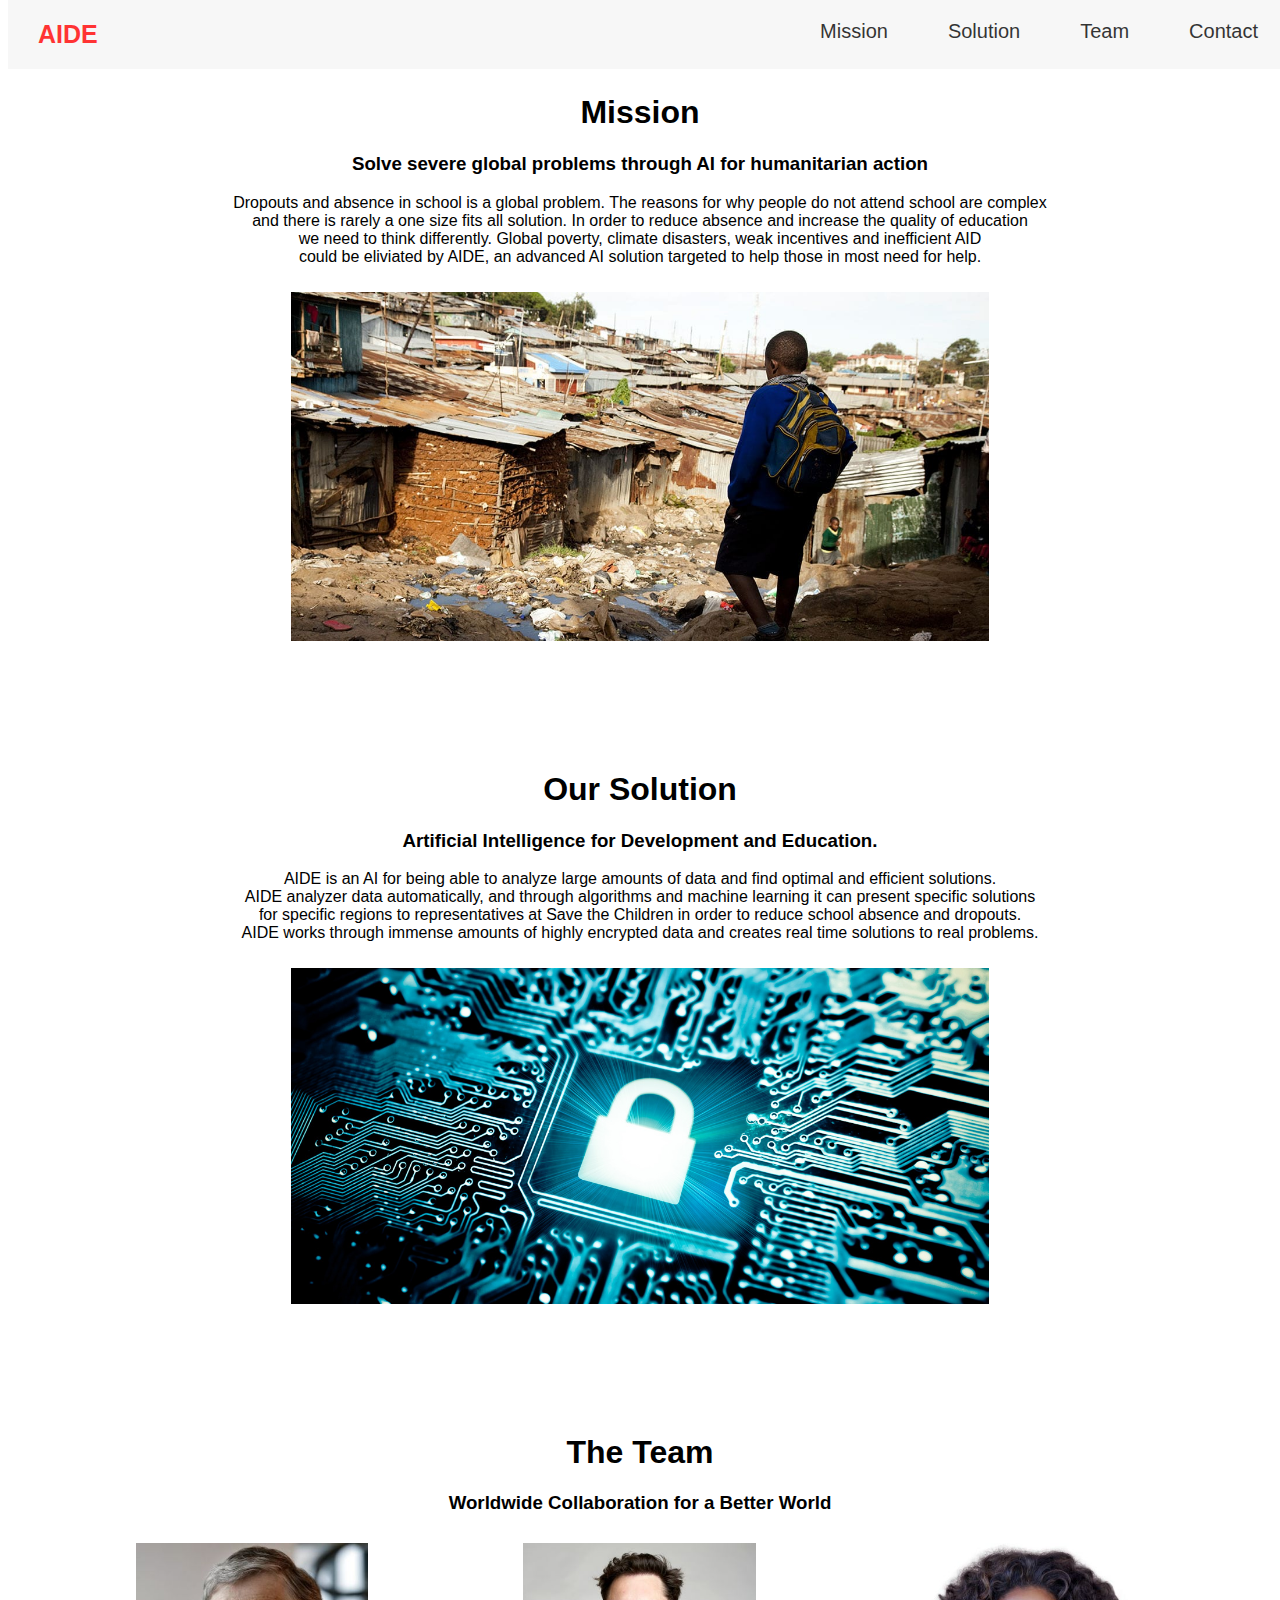
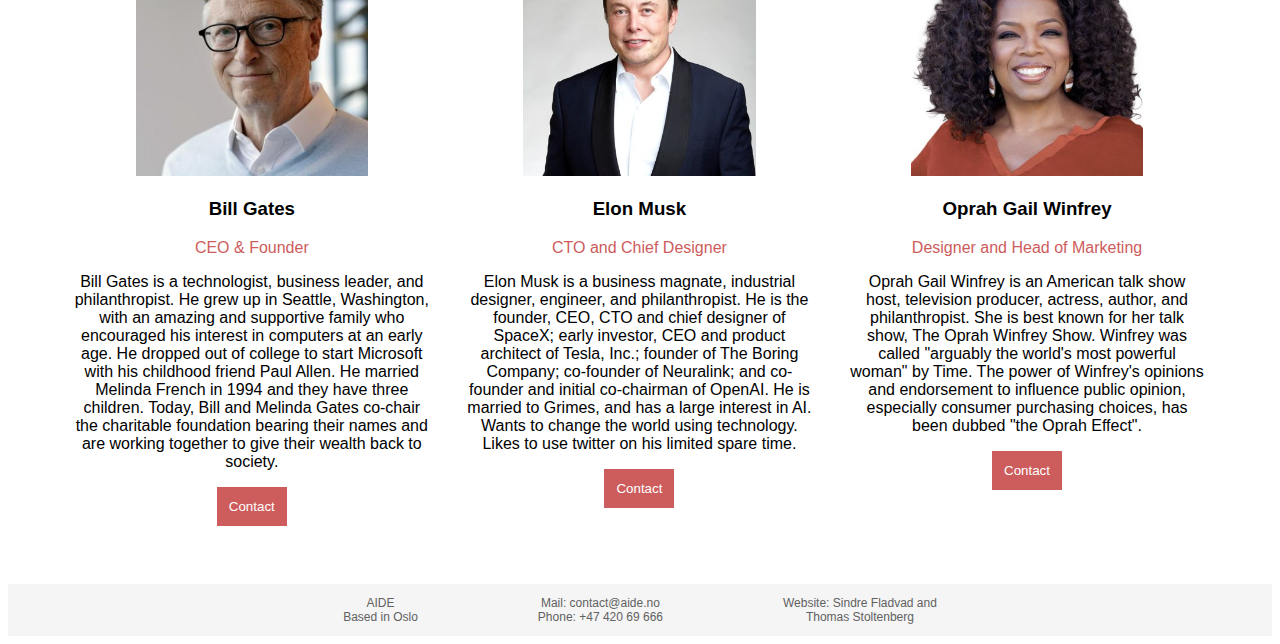
==== commit 30e517ac: "asd" ====
--- a/index.html
+++ b/index.html
@@ -30,7 +30,7 @@
           we need to think differently. Global poverty, climate disasters, weak incentives and inefficient AID<br>
           could be eliviated by AIDE, an advanced AI solution targeted to help those in most need for help.
         </p>
-        <img src="images/poverty.jpg">
+        <img src="images/poverty.jpg" alt="Picture of a child in the slums">
       </div>
 
       <div id="solution" class="contentbox">
@@ -41,7 +41,7 @@
           for specific regions to representatives at Save the Children in order to reduce school absence and dropouts.<br>
           AIDE works through immense amounts of highly encrypted data and creates real time solutions to real problems.<br>
         </p>
-        <img src="images/lock.jpg">
+        <img src="images/lock.jpg" alt="Picture portraying a solution">
       </div>
 
       <div id="team" class="contentbox">
@@ -61,6 +61,7 @@
                         He dropped out of college to start Microsoft with his childhood friend Paul Allen.
                         He married Melinda French in 1994 and they have three children. Today, Bill and Melinda Gates co-chair
                         the charitable foundation bearing their names and are working together to give their wealth back to society.
+                        <!-- Source: https://en.wikipedia.org/wiki/Bill_Gates -->
                       </p>
                       <p><button class="button"><a class="contacttext" href="contact.html">Contact</a></button></p>
                   </div>
@@ -79,6 +80,7 @@
                          Inc.; founder of The Boring Company; co-founder of Neuralink; and co-founder and initial co-chairman of OpenAI.
                         He is married to Grimes, and has a large interest in AI. Wants to change the world using technology.
                         Likes to use twitter on his limited spare time.
+                        <!-- Source: hhttps://en.wikipedia.org/wiki/Elon_Musk -->
                       </p>
                       <p><button class="button"><a class="contacttext" href="contact.html">Contact</a></button></p>
                   </div>
@@ -95,6 +97,7 @@
                         She is best known for her talk show, The Oprah Winfrey Show. Winfrey was called "arguably the world's most
                         powerful woman" by Time. The power of Winfrey's opinions and endorsement to influence public opinion,
                         especially consumer purchasing choices, has been dubbed "the Oprah Effect".
+                        <!-- Source: https://en.wikipedia.org/wiki/Oprah_Winfrey -->
                       </p>
                       <p><button class="button"><a class="contacttext" href="contact.html">Contact</a></button></p>
                     </div>
@@ -106,36 +109,20 @@
 
           <footer>
             <div class="footer">
-              <table class="bunnlinja">
+              <table>
                 <tr>
-                  <td>AIDE</td>
-                  <td>Based in Oslo</td>
-                  <td>Follow us on Instagram</td>
+                  <td>AIDE<br>
+                      Based in Oslo</td>
+                  <td>Mail: contact@aide.no <br>
+                      Phone: +47 420 69 666</td>
+                  <td>
+                    Website: Sindre Fladvad and <br>
+                    Thomas Stoltenberg
+                  </td>
                 </tr>
-                      <tr>
-                          <td>Changing the conventions of AID
-                              <br>
-                              More effective AID with AI technology
-                          </td>
-                          <td>
-                              Collaboration Worldwide
-                              <br>
-                              Together for a better future
-                              <br>
-                          </td>
-                      <td>
-                          Mail: contact@aide.no
-                          <br>
-                          Phone: +47 420 69 666
-                      </td>
-                      <td>
-                          Website: Sindre Fladvad and Thomas Stoltenberg
-                      </td>
-                  </tr>
-                  </table>
-              </div>
-            </footer>
+              </table>
+            </div>
+          </footer>
 
-
-</body>
+    </body>
 </html>
--- a/css/stylesheet.css
+++ b/css/stylesheet.css
@@ -103,13 +103,13 @@
         border: none;
         padding: 12px;
         color: white;
-        background-color: #000;
+        background-color: IndianRed;
         cursor: pointer;
-        width: 50%;
+        width: auto;
       }
 
       .button:hover {
-        background-color: IndianRed;
+        background-color: #555;
       }
 
       .contacttext{
@@ -119,43 +119,23 @@
 
 
 /* FOOTER */
-    .footer{
-      font-family: "Trebuchet MS", Arial, Helvetica, sans-serif;
-      border-collapse: collapse;
+    .footer {
       width: 100%;
-      background-color:#F2F2F2;
+      background-color:whitesmoke;
       margin: 0;
       padding: 0;
     }
 
-
-    .footer th {
-      padding-top: 12px;
-      padding-bottom: 12px;
-      padding-left: 0px;
-      text-align: left;
-      background-color: white;
-      color:#616161;
-    }
-
-    .footer tr{
-      padding: 20px;
-      color:#616161;
-    }
-
-    .footer td{
-      padding: 12px;
-      color:#616161;
-    }
-
-    .bunnlinja {
-
-      font-family: "Trebuchet MS", Arial, Helvetica, sans-serif;
+    .footer table {
+      font-family: Arial, sans-serif;
       border-collapse: collapse;
       width: auto;
       margin-left:auto;
       margin-right:auto;
-      font-size: 15px;
-      color: #F2F2F2;
+      font-size: 12px;
+    }
 
+    .footer td{
+      padding: 12px 60px;
+      color:#616161;
     }
